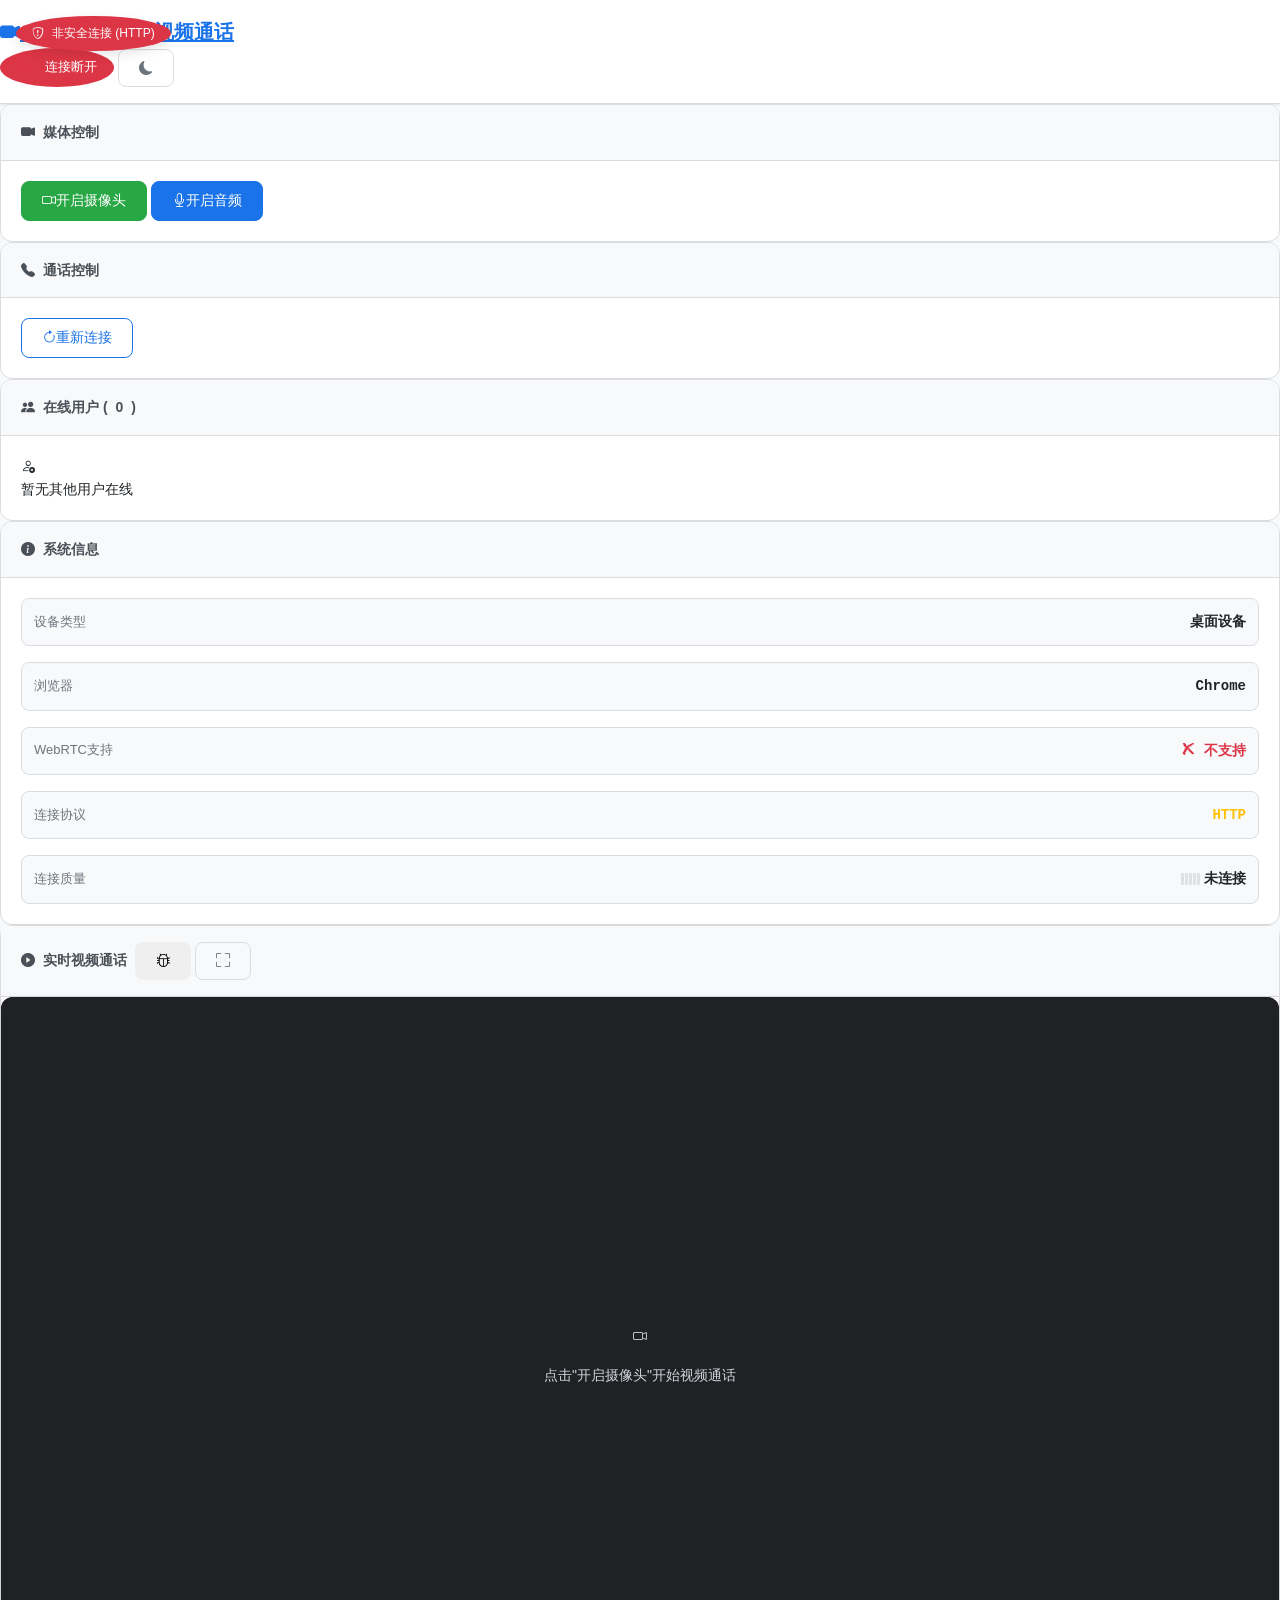
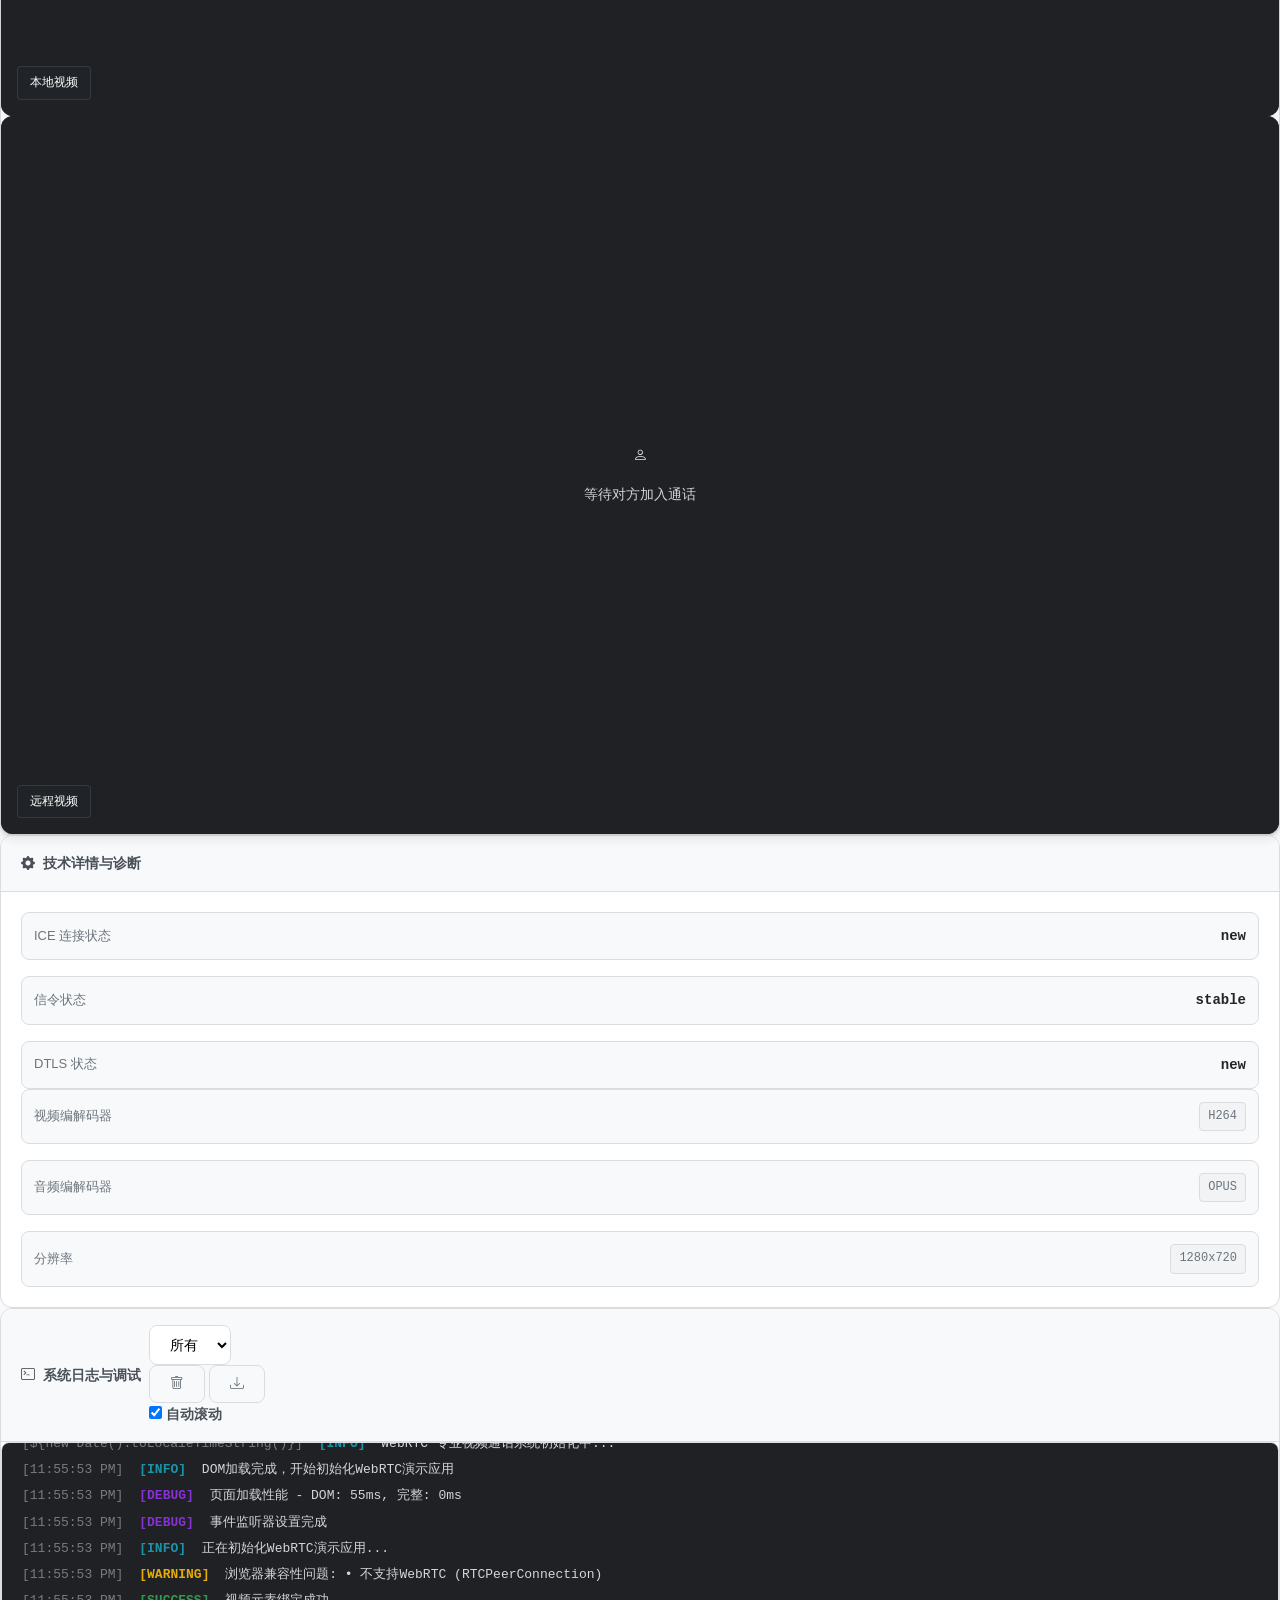
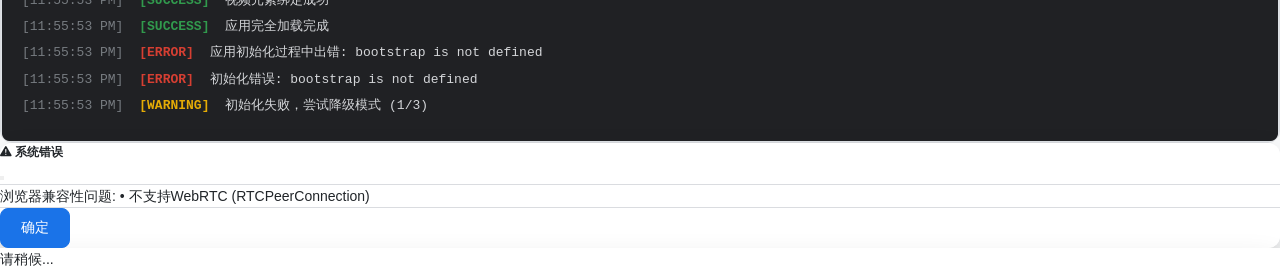
==== webrtc-signaling-server/static/index.html @ bb295ef7 "修改服务端代码，确保网页端和客户端兼容" ====
<!DOCTYPE html>
<html lang="zh-CN" data-bs-theme="light">
<head>
    <meta charset="UTF-8">
    <meta name="viewport" content="width=device-width, initial-scale=1.0, viewport-fit=cover">
    <title>WebRTC 专业视频通话平台</title>
    <meta name="description" content="现代化的WebRTC视频通话解决方案，支持PC端和移动端">
    <meta name="theme-color" content="#1a73e8">
    
    <!-- Bootstrap CSS -->
    <link href="bootstrap-5.3.8-dist/css/bootstrap.min.css" rel="stylesheet">
    <!-- Bootstrap Icons -->
    <link rel="stylesheet" href="https://cdn.jsdelivr.net/npm/bootstrap-icons@1.11.0/font/bootstrap-icons.css">
    <!-- Custom CSS -->
    <link rel="stylesheet" href="css/style.css">
    <link rel="preconnect" href="https://fonts.googleapis.com">
    <link rel="preconnect" href="https://fonts.gstatic.com" crossorigin>
    
    <!-- PWA支持 -->
    <link rel="manifest" href="manifest.json">
    <meta name="apple-mobile-web-app-capable" content="yes">
    <meta name="apple-mobile-web-app-status-bar-style" content="default">
    <meta name="apple-mobile-web-app-title" content="WebRTC Call">
    
    <!-- 安全策略 -->
    <meta http-equiv="Content-Security-Policy" content="
        default-src 'self' 'unsafe-inline' 'unsafe-eval' https: data: blob:;
        media-src 'self' blob:;
        connect-src 'self' ws: wss: https:;
        img-src 'self' data: blob:;
    ">
</head>
<body>
    <!-- 顶部导航栏 -->
    <nav class="navbar navbar-expand-lg sticky-top">
        <div class="container-fluid">
            <a class="navbar-brand fw-bold" href="#">
                <i class="bi bi-camera-video-fill me-2"></i>
                <span>WebRTC 专业视频通话</span>
            </a>
            
            <div class="d-flex align-items-center gap-3">
                <!-- 连接状态 -->
                <div id="connectionStatus" class="status-indicator disconnected">
                    <span class="connection-light disconnected"></span>
                    <span>连接断开</span>
                </div>
                
                <!-- 主题切换 -->
                <button id="themeToggle" class="btn btn-outline-secondary btn-sm">
                    <i class="bi bi-moon-fill"></i>
                </button>
            </div>
        </div>
    </nav>

    <!-- 主要内容区 -->
    <div class="container-fluid px-4 py-3">
        <div class="row g-4">
            <!-- 左侧控制面板 -->
            <div class="col-lg-4 col-xl-3">
                <!-- 媒体控制 -->
                <div class="info-panel mb-4">
                    <div class="info-panel-header">
                        <i class="bi bi-camera-video-fill text-primary"></i>
                        媒体控制
                    </div>
                    <div class="info-panel-body">
                        <div class="d-grid gap-2">
                            <button id="startCameraBtn" class="btn btn-success">
                                <i class="bi bi-camera-video me-2"></i>开启摄像头
                            </button>
                            <button id="stopCameraBtn" class="btn btn-danger" style="display:none;">
                                <i class="bi bi-camera-video-off me-2"></i>关闭摄像头
                            </button>
                            <button id="startAudioBtn" class="btn btn-primary">
                                <i class="bi bi-mic me-2"></i>开启音频
                            </button>
                            <button id="stopAudioBtn" class="btn btn-danger" style="display:none;">
                                <i class="bi bi-mic-mute me-2"></i>关闭音频
                            </button>
                        </div>
                    </div>
                </div>

                <!-- 通话控制 -->
                <div class="info-panel mb-4">
                    <div class="info-panel-header">
                        <i class="bi bi-telephone-fill text-primary"></i>
                        通话控制
                    </div>
                    <div class="info-panel-body">
                        <div class="d-grid gap-2">
                            <button id="endCallBtn" class="btn btn-danger" style="display:none;">
                                <i class="bi bi-telephone-x me-2"></i>结束通话
                            </button>
                            <button id="cancelCallBtn" class="btn btn-warning" style="display:none;">
                                <i class="bi bi-x-circle me-2"></i>取消呼叫
                            </button>
                            <button id="reconnectBtn" class="btn btn-outline-primary">
                                <i class="bi bi-arrow-clockwise me-2"></i>重新连接
                            </button>
                        </div>
                    </div>
                </div>

                <!-- 在线用户 -->
                <div class="info-panel mb-4">
                    <div class="info-panel-header">
                        <i class="bi bi-people-fill text-primary"></i>
                        在线用户 (<span id="userCount" class="text-primary fw-bold">0</span>)
                    </div>
                    <div class="info-panel-body">
                        <div style="max-height: 200px; overflow-y: auto;">
                            <div id="clientsList">
                                <div class="text-center text-muted p-3">
                                    <i class="bi bi-person-x fs-1 opacity-25"></i>
                                    <p class="small mb-0 mt-2">暂无其他用户在线</p>
                                </div>
                            </div>
                        </div>
                    </div>
                </div>

                <!-- 系统信息 -->
                <div class="info-panel">
                    <div class="info-panel-header">
                        <i class="bi bi-info-circle-fill text-primary"></i>
                        系统信息
                    </div>
                    <div class="info-panel-body">
                        <div class="info-grid">
                            <div class="info-item">
                                <span class="info-label">设备类型</span>
                                <span id="deviceType" class="info-value">检测中...</span>
                            </div>
                            <div class="info-item">
                                <span class="info-label">浏览器</span>
                                <span id="browserInfo" class="info-value">检测中...</span>
                            </div>
                            <div class="info-item">
                                <span class="info-label">WebRTC支持</span>
                                <span id="webrtcSupport" class="info-value success">✓ 支持</span>
                            </div>
                            <div class="info-item">
                                <span class="info-label">连接协议</span>
                                <span id="connectionProtocol" class="info-value">HTTPS</span>
                            </div>
                            <div class="info-item">
                                <span class="info-label">连接质量</span>
                                <div class="quality-indicator">
                                    <div class="quality-bars" id="qualityBars">
                                        <div class="quality-bar"></div>
                                        <div class="quality-bar"></div>
                                        <div class="quality-bar"></div>
                                        <div class="quality-bar"></div>
                                        <div class="quality-bar"></div>
                                    </div>
                                    <span id="connectionQuality" class="info-value small">未连接</span>
                                </div>
                            </div>
                        </div>
                    </div>
                </div>
            </div>

            <!-- 右侧视频和统计区域 -->
            <div class="col-lg-8 col-xl-9">
                <div class="row g-4">
                    <!-- 视频区域 -->
                    <div class="col-12">
                        <div class="modern-card">
                            <div class="info-panel-header">
                                <i class="bi bi-play-circle-fill text-primary"></i>
                                实时视频通话
                                
                                <!-- 视频控制按钮 -->
                                <div class="ms-auto">
                                    <div class="btn-group" role="group" aria-label="视频控制">
                                        <button id="toggleVideoBtn" class="btn btn-outline-primary btn-sm" style="display:none;" title="切换视频">
                                            <i class="bi bi-camera-video"></i>
                                        </button>
                                        <button id="toggleAudioBtn" class="btn btn-outline-primary btn-sm" style="display:none;" title="静音/取消静音">
                                            <i class="bi bi-mic"></i>
                                        </button>
                                        <button id="screenShareBtn" class="btn btn-outline-secondary btn-sm" style="display:none;" title="屏幕共享">
                                            <i class="bi bi-display"></i>
                                        </button>
                                        <button id="debugVideoBtn" class="btn btn-outline-warning btn-sm" title="调试信息">
                                            <i class="bi bi-bug"></i>
                                        </button>
                                        <button id="fullscreenBtn" class="btn btn-outline-secondary btn-sm" title="全屏">
                                            <i class="bi bi-fullscreen"></i>
                                        </button>
                                    </div>
                                </div>
                            </div>
                            
                            <div class="p-4">
                                <!-- 视频网格 -->
                                <div class="row g-3">
                                    <div class="col-md-6">
                                        <div class="video-container">
                                            <video id="localVideo" autoplay muted playsinline webkit-playsinline style="width: 100%; height: 100%; object-fit: cover;"></video>
                                            <div class="video-overlay">本地视频</div>
                                            <div id="localVideoPlaceholder" class="video-placeholder">
                                                <i class="bi bi-camera-video display-1"></i>
                                                <p class="mb-0 small">点击"开启摄像头"开始视频通话</p>
                                            </div>
                                        </div>
                                    </div>
                                    <div class="col-md-6">
                                        <div class="video-container">
                                            <video id="remoteVideo" autoplay playsinline style="width: 100%; height: 100%; object-fit: cover;"></video>
                                            <div class="video-overlay">远程视频</div>
                                            <div id="remoteVideoPlaceholder" class="video-placeholder">
                                                <i class="bi bi-person display-1"></i>
                                                <p class="mb-0 small">等待对方加入通话</p>
                                            </div>
                                        </div>
                                    </div>
                                </div>
                            </div>
                        </div>
                    </div>

                    <!-- 实时统计 -->
                    <div class="col-12">
                        <div id="callStats" style="display:none;">
                            <div class="row g-3">
                                <div class="col-md-3 col-6">
                                    <div class="stat-card">
                                        <div id="videoBitrate" class="stat-value">0</div>
                                        <div class="stat-label">视频码率 (kbps)</div>
                                    </div>
                                </div>
                                <div class="col-md-3 col-6">
                                    <div class="stat-card">
                                        <div id="audioBitrate" class="stat-value">0</div>
                                        <div class="stat-label">音频码率 (kbps)</div>
                                    </div>
                                </div>
                                <div class="col-md-3 col-6">
                                    <div class="stat-card">
                                        <div id="packetLoss" class="stat-value">0%</div>
                                        <div class="stat-label">丢包率</div>
                                    </div>
                                </div>
                                <div class="col-md-3 col-6">
                                    <div class="stat-card">
                                        <div id="latency" class="stat-value">0ms</div>
                                        <div class="stat-label">网络延迟</div>
                                    </div>
                                </div>
                            </div>
                        </div>
                    </div>

                    <!-- 技术详情 -->
                    <div class="col-12">
                        <div class="info-panel">
                            <div class="info-panel-header">
                                <i class="bi bi-gear-fill text-primary"></i>
                                技术详情与诊断
                            </div>
                            <div class="info-panel-body">
                                <div class="row g-3">
                                    <div class="col-md-6">
                                        <div class="info-grid">
                                            <div class="info-item">
                                                <span class="info-label">ICE 连接状态</span>
                                                <span id="iceConnectionState" class="info-value">new</span>
                                            </div>
                                            <div class="info-item">
                                                <span class="info-label">信令状态</span>
                                                <span id="signalingState" class="info-value">stable</span>
                                            </div>
                                            <div class="info-item">
                                                <span class="info-label">DTLS 状态</span>
                                                <span id="dtlsState" class="info-value">new</span>
                                            </div>
                                        </div>
                                    </div>
                                    <div class="col-md-6">
                                        <div class="info-grid">
                                            <div class="info-item">
                                                <span class="info-label">视频编解码器</span>
                                                <span id="videoCodec" class="tech-spec">H264</span>
                                            </div>
                                            <div class="info-item">
                                                <span class="info-label">音频编解码器</span>
                                                <span id="audioCodec" class="tech-spec">OPUS</span>
                                            </div>
                                            <div class="info-item">
                                                <span class="info-label">分辨率</span>
                                                <span id="videoResolution" class="tech-spec">1280x720</span>
                                            </div>
                                        </div>
                                    </div>
                                </div>
                            </div>
                        </div>
                    </div>

                    <!-- 日志面板 -->
                    <div class="col-12">
                        <div class="info-panel">
                            <div class="info-panel-header">
                                <i class="bi bi-terminal text-primary"></i>
                                系统日志与调试
                                
                                <div class="ms-auto d-flex align-items-center gap-2">
                                    <select id="logFilter" class="form-select form-select-sm" style="width: auto;">
                                        <option value="all">所有</option>
                                        <option value="info">信息</option>
                                        <option value="success">成功</option>
                                        <option value="warning">警告</option>
                                        <option value="error">错误</option>
                                        <option value="debug">调试</option>
                                    </select>
                                    
                                    <div class="btn-group" role="group">
                                        <button id="clearLogBtn" class="btn btn-outline-secondary btn-sm" title="清空日志">
                                            <i class="bi bi-trash"></i>
                                        </button>
                                        <button id="exportLogBtn" class="btn btn-outline-secondary btn-sm" title="导出日志">
                                            <i class="bi bi-download"></i>
                                        </button>
                                    </div>
                                    
                                    <div class="form-check form-switch">
                                        <input type="checkbox" id="autoScrollToggle" class="form-check-input" checked>
                                        <label for="autoScrollToggle" class="form-check-label small">自动滚动</label>
                                    </div>
                                </div>
                            </div>
                            
                            <div class="p-0">
                                <div id="logOutput" class="log-terminal">
                                    <div class="log-entry log-info">
                                        <span class="log-time">[${new Date().toLocaleTimeString()}]</span>
                                        <span class="log-level">[INFO]</span>
                                        <span class="log-message">WebRTC 专业视频通话系统初始化中...</span>
                                    </div>
                                </div>
                            </div>
                        </div>
                    </div>
                </div>
            </div>
        </div>
    </div>

    <!-- 来电通知 -->
    <div id="incomingCallNotification" class="incoming-call-notification" style="display:none;">
        <div class="card border-0 shadow-lg">
            <div class="card-header bg-primary text-white border-0">
                <h6 class="mb-0 fw-bold">
                    <i class="bi bi-telephone-fill me-2"></i>
                    来电通知
                </h6>
            </div>
            <div class="card-body">
                <div class="d-flex align-items-center mb-3">
                    <div id="callerAvatar" class="client-avatar me-3"></div>
                    <div>
                        <h6 id="callerName" class="mb-1 fw-bold">未知用户</h6>
                        <small class="text-muted">正在呼叫您...</small>
                    </div>
                </div>
                
                <div class="d-flex gap-2">
                    <button id="acceptCallBtn" class="btn btn-success flex-fill">
                        <i class="bi bi-telephone-fill me-1"></i>接听
                    </button>
                    <button id="declineCallBtn" class="btn btn-danger flex-fill">
                        <i class="bi bi-telephone-x-fill me-1"></i>拒绝
                    </button>
                </div>
            </div>
        </div>
    </div>

    <!-- 错误提示模态框 -->
    <div id="errorModal" class="modal fade" tabindex="-1">
        <div class="modal-dialog modal-dialog-centered">
            <div class="modal-content">
                <div class="modal-header border-0">
                    <h5 class="modal-title text-danger">
                        <i class="bi bi-exclamation-triangle-fill me-2"></i>
                        系统错误
                    </h5>
                    <button type="button" class="btn-close" data-bs-dismiss="modal"></button>
                </div>
                <div class="modal-body">
                    <p id="errorMessage" class="mb-0"></p>
                </div>
                <div class="modal-footer border-0">
                    <button type="button" class="btn btn-primary" data-bs-dismiss="modal">确定</button>
                </div>
            </div>
        </div>
    </div>

    <!-- 加载中提示 -->
    <div id="loadingModal" class="modal fade" tabindex="-1" data-bs-backdrop="static">
        <div class="modal-dialog modal-dialog-centered modal-sm">
            <div class="modal-content">
                <div class="modal-body text-center py-4">
                    <div class="spinner-border text-primary mb-3" role="status">
                        <span class="visually-hidden">加载中...</span>
                    </div>
                    <p id="loadingMessage" class="mb-0">请稍候...</p>
                </div>
            </div>
        </div>
    </div>

    <!-- Bootstrap JS Bundle -->
    <script src="bootstrap-5.3.8-dist/js/bootstrap.bundle.min.js"></script>
    
    <!-- JavaScript模块 -->
    <script src="js/signaling-manager.js"></script>
    <script src="js/media-manager.js"></script>
    <script src="js/call-manager.js"></script>
    <script src="js/webrtc-manager.js"></script>
    <script src="js/ui-manager.js"></script>
    <script src="js/app.js"></script>
    
    <script>
        // 协议检测和安全提示
        document.addEventListener('DOMContentLoaded', function() {
            const isHTTPS = location.protocol === 'https:';
            const isLocalhost = ['localhost', '127.0.0.1'].includes(location.hostname);
            const protocolIndicator = document.createElement('div');
            protocolIndicator.className = 'protocol-indicator';
            
            // 更新协议状态
            const protocolSpan = document.getElementById('connectionProtocol');
            if (protocolSpan) {
                protocolSpan.textContent = isHTTPS ? 'HTTPS' : 'HTTP';
                protocolSpan.className = `info-value ${isHTTPS ? 'success' : 'warning'}`;
            }
            
            if (isHTTPS || isLocalhost) {
                protocolIndicator.className += ' secure';
                protocolIndicator.innerHTML = `<i class="bi bi-shield-check me-1"></i>安全连接 (${isHTTPS ? 'HTTPS' : 'HTTP-localhost'})`;
            } else {
                protocolIndicator.className += ' insecure';
                protocolIndicator.innerHTML = `<i class="bi bi-shield-exclamation me-1"></i>非安全连接 (HTTP)`;
                
                // 显示HTTPS切换提示
                setTimeout(() => {
                    showHTTPSWarning();
                }, 2000);
            }
            
            document.body.appendChild(protocolIndicator);

            // 设备信息检测
            const isMobile = /Android|webOS|iPhone|iPad|iPod|BlackBerry|IEMobile|Opera Mini/i.test(navigator.userAgent);
            document.getElementById('deviceType').textContent = isMobile ? '移动设备' : '桌面设备';
            
            const browser = getBrowserInfo();
            document.getElementById('browserInfo').textContent = browser;
            
            // WebRTC支持检测
            const webrtcSupport = document.getElementById('webrtcSupport');
            if (window.RTCPeerConnection && navigator.mediaDevices) {
                webrtcSupport.textContent = '✓ 完全支持';
                webrtcSupport.className = 'info-value success';
            } else {
                webrtcSupport.textContent = '✗ 不支持';
                webrtcSupport.className = 'info-value danger';
            }
            
            // 全屏功能
            document.getElementById('fullscreenBtn').addEventListener('click', function() {
                if (document.fullscreenElement) {
                    document.exitFullscreen();
                } else {
                    document.documentElement.requestFullscreen().catch(err => {
                        console.log('全屏失败:', err);
                    });
                }
            });
            
            // 调试功能
            document.getElementById('debugVideoBtn').addEventListener('click', function() {
                const localVideo = document.getElementById('localVideo');
                const placeholder = document.getElementById('localVideoPlaceholder');
                
                let debugInfo = `=== WebRTC 诊断信息 ===\n`;
                debugInfo += `本地视频元素: ${localVideo ? '✓' : '✗'}\n`;
                debugInfo += `占位符元素: ${placeholder ? '✓' : '✗'}\n`;
                
                if (localVideo) {
                    debugInfo += `视频流状态: ${localVideo.srcObject ? '已连接' : '未连接'}\n`;
                    debugInfo += `视频分辨率: ${localVideo.videoWidth} × ${localVideo.videoHeight}\n`;
                    debugInfo += `就绪状态: ${['HAVE_NOTHING', 'HAVE_METADATA', 'HAVE_CURRENT_DATA', 'HAVE_FUTURE_DATA', 'HAVE_ENOUGH_DATA'][localVideo.readyState]}\n`;
                    debugInfo += `播放状态: ${localVideo.paused ? '暂停' : '播放中'}\n`;
                    debugInfo += `静音状态: ${localVideo.muted ? '已静音' : '未静音'}\n`;
                    debugInfo += `自动播放: ${localVideo.autoplay ? '启用' : '禁用'}\n`;
                    
                    if (localVideo.srcObject) {
                        const tracks = localVideo.srcObject.getVideoTracks();
                        debugInfo += `视频轨道数: ${tracks.length}\n`;
                        tracks.forEach((track, index) => {
                            debugInfo += `轨道${index + 1}: ${track.enabled ? '启用' : '禁用'} | ${track.readyState} | ${track.kind}\n`;
                            debugInfo += `  设置: ${track.getSettings ? JSON.stringify(track.getSettings()) : '不可用'}\n`;
                        });
                    }
                }
                
                if (placeholder) {
                    debugInfo += `占位符显示: ${getComputedStyle(placeholder).display}\n`;
                }
                
                // 媒体管理器状态
                if (window.webrtcDemo && window.webrtcDemo.mediaManager) {
                    const mediaState = window.webrtcDemo.mediaManager.getMediaState();
                    debugInfo += `\n=== 媒体管理器状态 ===\n`;
                    debugInfo += JSON.stringify(mediaState, null, 2);
                }
                
                console.log(debugInfo);
                alert(debugInfo);
            });
            
            // 主题切换
            const themeToggle = document.getElementById('themeToggle');
            if (themeToggle) {
                themeToggle.addEventListener('click', function() {
                    const currentTheme = document.documentElement.getAttribute('data-bs-theme');
                    const newTheme = currentTheme === 'dark' ? 'light' : 'dark';
                    document.documentElement.setAttribute('data-bs-theme', newTheme);
                    
                    const icon = this.querySelector('i');
                    icon.className = newTheme === 'dark' ? 'bi bi-sun-fill' : 'bi bi-moon-fill';
                });
            }
        });
        
        function showHTTPSWarning() {
            const modal = new bootstrap.Modal(document.createElement('div'));
            const modalHtml = `
                <div class="modal fade" tabindex="-1">
                    <div class="modal-dialog modal-dialog-centered">
                        <div class="modal-content">
                            <div class="modal-header border-0 bg-danger text-white">
                                <h5 class="modal-title">
                                    <i class="bi bi-shield-lock me-2"></i>
                                    需要安全连接
                                </h5>
                            </div>
                            <div class="modal-body">
                                <p class="mb-3">WebRTC视频通话功能需要HTTPS安全连接才能正常工作。</p>
                                <div class="alert alert-info">
                                    <i class="bi bi-info-circle me-2"></i>
                                    <strong>建议：</strong>切换到HTTPS版本以获得完整功能体验
                                </div>
                            </div>
                            <div class="modal-footer border-0">
                                <a href="https://${location.hostname}:8443${location.pathname}" 
                                   class="btn btn-primary">
                                    <i class="bi bi-shield-check me-1"></i>
                                    切换到HTTPS
                                </a>
                                <button type="button" class="btn btn-secondary" data-bs-dismiss="modal">
                                    继续使用HTTP
                                </button>
                            </div>
                        </div>
                    </div>
                </div>
            `;
            document.body.insertAdjacentHTML('beforeend', modalHtml);
            const modalElement = document.body.lastElementChild;
            const bootstrapModal = new bootstrap.Modal(modalElement);
            bootstrapModal.show();
        }
        
        function getBrowserInfo() {
            const ua = navigator.userAgent;
            if (ua.indexOf('Chrome') > -1) return 'Chrome';
            if (ua.indexOf('Firefox') > -1) return 'Firefox';
            if (ua.indexOf('Safari') > -1) return 'Safari';
            if (ua.indexOf('Edge') > -1) return 'Edge';
            return '未知浏览器';
        }
        
        // Service Worker注册（PWA支持）
        if ('serviceWorker' in navigator) {
            navigator.serviceWorker.register('sw.js').catch(console.log);
        }

        // 全局错误处理
        window.addEventListener('error', function(e) {
            console.error('全局错误:', e.error);
        });
        
        window.addEventListener('unhandledrejection', function(e) {
            console.error('未处理的Promise拒绝:', e.reason);
        });
    </script>
</body>
</html>
---- webrtc-signaling-server/static/css/style.css ----
/* 现代化扁平化WebRTC专业界面 */
:root {
    /* 现代化配色方案 - 去除渐变 */
    --primary: #0066ff;
    --primary-hover: #0052cc;
    --primary-light: #e6f3ff;
    --secondary: #6c757d;
    --secondary-hover: #5a6268;
    --success: #28a745;
    --success-hover: #218838;
    --warning: #ffc107;
    --warning-hover: #e0a800;
    --danger: #dc3545;
    --danger-hover: #c82333;
    --info: #17a2b8;
    --info-hover: #138496;
    
    /* 中性色系 */
    --white: #ffffff;
    --gray-50: #f8f9fa;
    --gray-100: #f1f3f5;
    --gray-200: #e9ecef;
    --gray-300: #dee2e6;
    --gray-400: #ced4da;
    --gray-500: #adb5bd;
    --gray-600: #6c757d;
    --gray-700: #495057;
    --gray-800: #343a40;
    --gray-900: #212529;
    
    /* 专业蓝色系 */
    --tech-blue: #1a73e8;
    --tech-blue-hover: #1557b0;
    --tech-blue-light: #e8f0fe;
    --tech-dark: #202124;
    --tech-surface: #ffffff;
    --tech-border: #dadce0;
    
    /* 阴影系统 */
    --shadow-sm: 0 1px 3px rgba(0, 0, 0, 0.1);
    --shadow-md: 0 4px 12px rgba(0, 0, 0, 0.1);
    --shadow-lg: 0 8px 24px rgba(0, 0, 0, 0.12);
    --shadow-xl: 0 16px 32px rgba(0, 0, 0, 0.16);
    
    /* 边框半径 */
    --radius-sm: 4px;
    --radius-md: 8px;
    --radius-lg: 12px;
    --radius-xl: 16px;
    --radius-full: 50%;
    
    /* 过渡动画 */
    --transition: all 0.2s cubic-bezier(0.4, 0, 0.2, 1);
    --transition-slow: all 0.3s cubic-bezier(0.4, 0, 0.2, 1);
}

/* 重置和基础样式 */
* {
    box-sizing: border-box;
    margin: 0;
    padding: 0;
}

html {
    scroll-behavior: smooth;
}

body {
    font-family: -apple-system, BlinkMacSystemFont, 'Segoe UI', 'Google Sans', Roboto, sans-serif;
    background: var(--gray-50);
    color: var(--gray-900);
    line-height: 1.6;
    font-size: 14px;
    overflow-x: hidden;
    padding: env(safe-area-inset-top) env(safe-area-inset-right) env(safe-area-inset-bottom) env(safe-area-inset-left);
}

/* 现代卡片样式 */
.modern-card {
    background: var(--white);
    border: 1px solid var(--tech-border);
    border-radius: var(--radius-lg);
    box-shadow: var(--shadow-sm);
    transition: var(--transition);
}

.modern-card:hover {
    box-shadow: var(--shadow-md);
}

/* 顶部导航栏 */
.navbar {
    background: var(--white) !important;
    border-bottom: 1px solid var(--tech-border);
    box-shadow: var(--shadow-sm);
    padding: 1rem 0;
}

.navbar-brand {
    font-weight: 600;
    color: var(--tech-blue) !important;
    font-size: 1.25rem;
}

.navbar-brand i {
    color: var(--tech-blue);
}

/* 状态指示器 */
.status-indicator {
    display: inline-flex;
    align-items: center;
    gap: 0.5rem;
    padding: 0.5rem 1rem;
    border-radius: var(--radius-full);
    font-weight: 500;
    font-size: 0.8125rem;
    transition: var(--transition);
    border: 1px solid transparent;
}

.status-indicator.connected {
    background: var(--success);
    color: white;
}

.status-indicator.disconnected {
    background: var(--danger);
    color: white;
}

.status-indicator.connecting {
    background: var(--warning);
    color: var(--gray-800);
}

.status-dot {
    width: 8px;
    height: 8px;
    border-radius: var(--radius-full);
    background: currentColor;
    animation: pulse 2s infinite;
}

@keyframes pulse {
    0%, 100% { opacity: 1; }
    50% { opacity: 0.6; }
}

/* 按钮系统 */
.btn {
    font-weight: 500;
    border-radius: var(--radius-md);
    padding: 0.625rem 1.25rem;
    font-size: 0.875rem;
    transition: var(--transition);
    border: 1px solid transparent;
    position: relative;
    overflow: hidden;
}

.btn:focus {
    box-shadow: 0 0 0 3px rgba(26, 115, 232, 0.12);
    outline: none;
}

.btn-primary {
    background: var(--tech-blue) !important;
    border-color: var(--tech-blue) !important;
    color: white !important;
}

.btn-primary:hover {
    background: var(--tech-blue-hover) !important;
    border-color: var(--tech-blue-hover) !important;
    transform: translateY(-1px);
}

.btn-success {
    background: var(--success) !important;
    border-color: var(--success) !important;
    color: white !important;
}

.btn-success:hover {
    background: var(--success-hover) !important;
    border-color: var(--success-hover) !important;
    transform: translateY(-1px);
}

.btn-danger {
    background: var(--danger) !important;
    border-color: var(--danger) !important;
    color: white !important;
}

.btn-danger:hover {
    background: var(--danger-hover) !important;
    border-color: var(--danger-hover) !important;
    transform: translateY(-1px);
}

.btn-warning {
    background: var(--warning) !important;
    border-color: var(--warning) !important;
    color: var(--gray-800) !important;
}

.btn-warning:hover {
    background: var(--warning-hover) !important;
    border-color: var(--warning-hover) !important;
    transform: translateY(-1px);
}

.btn-outline-primary {
    border-color: var(--tech-blue) !important;
    color: var(--tech-blue) !important;
    background: transparent !important;
}

.btn-outline-primary:hover {
    background: var(--tech-blue) !important;
    color: white !important;
}

.btn-outline-secondary {
    border-color: var(--tech-border) !important;
    color: var(--gray-600) !important;
    background: transparent !important;
}

.btn-outline-secondary:hover {
    background: var(--gray-100) !important;
    border-color: var(--gray-300) !important;
}

/* 视频容器 */
.video-container {
    position: relative;
    background: var(--tech-dark);
    border-radius: var(--radius-lg);
    overflow: hidden;
    aspect-ratio: 16/9;
    box-shadow: var(--shadow-md);
    transition: var(--transition);
}

.video-container:hover {
    box-shadow: var(--shadow-lg);
}

.video-container video {
    width: 100%;
    height: 100%;
    object-fit: cover;
    border-radius: var(--radius-lg);
    position: relative;
    z-index: 2;
}

.video-overlay {
    position: absolute;
    bottom: 1rem;
    left: 1rem;
    background: rgba(33, 37, 41, 0.8);
    color: white;
    padding: 0.375rem 0.75rem;
    border-radius: var(--radius-sm);
    font-weight: 500;
    font-size: 0.75rem;
    backdrop-filter: blur(10px);
    border: 1px solid rgba(255, 255, 255, 0.1);
    z-index: 3;
}

.video-placeholder {
    position: absolute;
    top: 0;
    left: 0;
    right: 0;
    bottom: 0;
    display: flex;
    flex-direction: column;
    align-items: center;
    justify-content: center;
    color: var(--gray-400);
    text-align: center;
    gap: 1rem;
    background: var(--tech-dark);
    z-index: 1;
    transition: opacity 0.3s ease;
}

.video-placeholder.hidden {
    display: none !important;
}

/* 专业信息面板 */
.info-panel {
    background: var(--white);
    border: 1px solid var(--tech-border);
    border-radius: var(--radius-lg);
    overflow: hidden;
}

.info-panel-header {
    background: var(--gray-50);
    padding: 1rem 1.25rem;
    border-bottom: 1px solid var(--tech-border);
    font-weight: 600;
    font-size: 0.875rem;
    color: var(--gray-700);
    display: flex;
    align-items: center;
    gap: 0.5rem;
}

.info-panel-body {
    padding: 1.25rem;
}

.info-grid {
    display: grid;
    gap: 1rem;
}

.info-item {
    display: flex;
    justify-content: space-between;
    align-items: center;
    padding: 0.75rem;
    background: var(--gray-50);
    border-radius: var(--radius-md);
    border: 1px solid var(--tech-border);
}

.info-label {
    font-size: 0.8125rem;
    color: var(--gray-600);
    font-weight: 500;
}

.info-value {
    font-size: 0.875rem;
    color: var(--gray-900);
    font-weight: 600;
    font-family: 'SF Mono', 'Monaco', 'Inconsolata', monospace;
}

.info-value.success { color: var(--success); }
.info-value.warning { color: var(--warning); }
.info-value.danger { color: var(--danger); }
.info-value.info { color: var(--info); }

/* 统计卡片 */
.stat-card {
    background: var(--white);
    border: 1px solid var(--tech-border);
    border-radius: var(--radius-lg);
    padding: 1.5rem;
    text-align: center;
    transition: var(--transition);
}

.stat-card:hover {
    box-shadow: var(--shadow-md);
    transform: translateY(-2px);
}

.stat-value {
    font-size: 2rem;
    font-weight: 700;
    color: var(--tech-blue);
    margin-bottom: 0.5rem;
    font-family: 'SF Mono', 'Monaco', 'Inconsolata', monospace;
}

.stat-label {
    font-size: 0.8125rem;
    color: var(--gray-600);
    font-weight: 500;
    text-transform: uppercase;
    letter-spacing: 0.05em;
}

/* 客户端列表 */
.client-item {
    display: flex;
    align-items: center;
    justify-content: space-between;
    padding: 1rem;
    background: var(--white);
    border: 1px solid var(--tech-border);
    border-radius: var(--radius-md);
    transition: var(--transition);
    margin-bottom: 0.5rem;
}

.client-item:hover {
    background: var(--tech-blue-light);
    border-color: var(--tech-blue);
    transform: translateY(-1px);
    box-shadow: var(--shadow-sm);
}

.client-avatar {
    width: 2.5rem;
    height: 2.5rem;
    background: var(--tech-blue);
    border-radius: var(--radius-full);
    display: flex;
    align-items: center;
    justify-content: center;
    color: white;
    font-weight: 600;
    font-size: 1rem;
}

.client-info {
    display: flex;
    align-items: center;
    gap: 1rem;
    flex: 1;
}

.client-name {
    font-weight: 600;
    color: var(--gray-900);
    font-size: 0.875rem;
}

.client-status {
    font-size: 0.75rem;
    color: var(--gray-500);
}

/* 日志终端 */
.log-terminal {
    background: var(--tech-dark);
    color: #e8eaed;
    font-family: 'SF Mono', 'Monaco', 'Inconsolata', 'Roboto Mono', monospace;
    font-size: 0.8125rem;
    line-height: 1.4;
    max-height: 300px;
    overflow-y: auto;
    padding: 1.25rem;
    border-radius: var(--radius-md);
    border: 1px solid var(--gray-300);
}

.log-entry {
    margin-bottom: 0.25rem;
    padding: 0.125rem 0;
    opacity: 0.9;
    transition: opacity 0.2s;
}

.log-entry:hover {
    opacity: 1;
}

.log-time { 
    color: #9aa0a6; 
    opacity: 0.8; 
}

.log-level { 
    font-weight: 600; 
    margin: 0 0.5rem; 
}

.log-info .log-level { color: var(--info); }
.log-success .log-level { color: #34a853; }
.log-warning .log-level { color: #fbbc04; }
.log-error .log-level { color: #ea4335; }
.log-debug .log-level { color: #9333ea; }

/* 协议指示器 */
.protocol-indicator {
    position: fixed;
    top: 1rem;
    left: 1rem;
    background: var(--tech-dark);
    color: white;
    padding: 0.5rem 1rem;
    border-radius: var(--radius-full);
    font-size: 0.75rem;
    font-weight: 500;
    z-index: 1000;
    display: flex;
    align-items: center;
    gap: 0.5rem;
    box-shadow: var(--shadow-md);
}

.protocol-indicator.secure {
    background: var(--success);
}

.protocol-indicator.insecure {
    background: var(--danger);
}

/* 来电通知 */
.incoming-call-notification {
    position: fixed;
    top: 2rem;
    right: 2rem;
    z-index: 1050;
    min-width: 320px;
    animation: slideInRight 0.3s ease-out;
}

@keyframes slideInRight {
    from {
        opacity: 0;
        transform: translateX(100%);
    }
    to {
        opacity: 1;
        transform: translateX(0);
    }
}

.incoming-call-notification .card {
    background: var(--white);
    border: 1px solid var(--tech-border);
    box-shadow: var(--shadow-xl);
    border-radius: var(--radius-lg);
}

/* 表单控件 */
.form-control, .form-select {
    border-radius: var(--radius-md);
    border: 1px solid var(--tech-border);
    padding: 0.625rem 1rem;
    font-size: 0.875rem;
    transition: var(--transition);
    background: var(--white);
}

.form-control:focus, .form-select:focus {
    border-color: var(--tech-blue);
    box-shadow: 0 0 0 3px rgba(26, 115, 232, 0.12);
    outline: none;
}

/* 模态框 */
.modal-content {
    border-radius: var(--radius-lg);
    border: none;
    box-shadow: var(--shadow-xl);
}

.modal-header {
    background: var(--white);
    border-bottom: 1px solid var(--tech-border);
    border-radius: var(--radius-lg) var(--radius-lg) 0 0;
}

.modal-body {
    background: var(--white);
}

.modal-footer {
    background: var(--white);
    border-top: 1px solid var(--tech-border);
    border-radius: 0 0 var(--radius-lg) var(--radius-lg);
}

/* 进度指示器 */
.progress {
    height: 8px;
    background: var(--gray-200);
    border-radius: var(--radius-full);
    overflow: hidden;
}

.progress-bar {
    background: var(--tech-blue);
    transition: width 0.3s ease;
}

/* 徽章系统 */
.badge {
    font-weight: 500;
    border-radius: var(--radius-sm);
    padding: 0.25rem 0.5rem;
    font-size: 0.75rem;
}

.badge-primary { background: var(--tech-blue); }
.badge-success { background: var(--success); }
.badge-warning { background: var(--warning); color: var(--gray-800); }
.badge-danger { background: var(--danger); }
.badge-info { background: var(--info); }
.badge-secondary { background: var(--gray-500); }

/* 响应式设计 */
@media (max-width: 768px) {
    body {
        font-size: 13px;
    }
    
    .incoming-call-notification {
        top: 1rem;
        right: 1rem;
        left: 1rem;
        min-width: auto;
    }
    
    .protocol-indicator {
        top: 0.5rem;
        left: 0.5rem;
        font-size: 0.6875rem;
        padding: 0.375rem 0.75rem;
    }
    
    .stat-value {
        font-size: 1.5rem;
    }
    
    .video-container {
        border-radius: var(--radius-md);
    }
}

/* 滚动条美化 */
::-webkit-scrollbar {
    width: 8px;
    height: 8px;
}

::-webkit-scrollbar-track {
    background: var(--gray-100);
    border-radius: var(--radius-sm);
}

::-webkit-scrollbar-thumb {
    background: var(--gray-400);
    border-radius: var(--radius-sm);
    transition: var(--transition);
}

::-webkit-scrollbar-thumb:hover {
    background: var(--gray-500);
}

/* 焦点样式 */
:focus-visible {
    outline: 2px solid var(--tech-blue);
    outline-offset: 2px;
    border-radius: var(--radius-sm);
}

/* 加载动画 */
.spinner-border {
    animation: spinner-border 0.75s linear infinite;
}

@keyframes spinner-border {
    to { transform: rotate(360deg); }
}

/* 可访问性 */
@media (prefers-reduced-motion: reduce) {
    *,
    *::before,
    *::after {
        animation-duration: 0.01ms !important;
        animation-iteration-count: 1 !important;
        transition-duration: 0.01ms !important;
        scroll-behavior: auto !important;
    }
}

.visually-hidden {
    position: absolute !important;
    width: 1px !important;
    height: 1px !important;
    padding: 0 !important;
    margin: -1px !important;
    overflow: hidden !important;
    clip: rect(0, 0, 0, 0) !important;
    white-space: nowrap !important;
    border: 0 !important;
}

/* 深色模式 */
[data-bs-theme="dark"] {
    --white: #1f1f1f;
    --gray-50: #121212;
    --gray-100: #1e1e1e;
    --gray-900: #ffffff;
    --tech-surface: #1f1f1f;
    --tech-border: #3c4043;
    --tech-dark: #0d1117;
}

[data-bs-theme="dark"] body {
    background: var(--gray-100);
    color: var(--gray-900);
}

[data-bs-theme="dark"] .modern-card,
[data-bs-theme="dark"] .info-panel,
[data-bs-theme="dark"] .stat-card,
[data-bs-theme="dark"] .client-item {
    background: var(--tech-surface);
    border-color: var(--tech-border);
}

[data-bs-theme="dark"] .info-item {
    background: var(--gray-100);
    border-color: var(--tech-border);
}

[data-bs-theme="dark"] .info-panel-header {
    background: var(--gray-100);
}

/* 工具提示 */
.tooltip {
    font-size: 0.75rem;
}

.tooltip-inner {
    background: var(--tech-dark);
    border-radius: var(--radius-sm);
    padding: 0.5rem 0.75rem;
}

/* 专业级质量指示器 */
.quality-indicator {
    display: inline-flex;
    align-items: center;
    gap: 0.25rem;
}

.quality-bars {
    display: flex;
    gap: 1px;
}

.quality-bar {
    width: 3px;
    height: 12px;
    background: var(--gray-300);
    border-radius: 1px;
}

.quality-bar.active { background: var(--success); }
.quality-bar.active.warning { background: var(--warning); }
.quality-bar.active.danger { background: var(--danger); }

/* 技术规格显示 */
.tech-spec {
    font-family: 'SF Mono', 'Monaco', 'Inconsolata', monospace;
    font-size: 0.75rem;
    color: var(--gray-600);
    background: var(--gray-100);
    padding: 0.25rem 0.5rem;
    border-radius: var(--radius-sm);
    border: 1px solid var(--tech-border);
}

/* 连接状态灯 */
.connection-light {
    width: 12px;
    height: 12px;
    border-radius: var(--radius-full);
    display: inline-block;
    position: relative;
    margin-right: 0.5rem;
}

.connection-light.connected {
    background: var(--success);
    animation: connected-pulse 2s infinite;
}

.connection-light.disconnected {
    background: var(--danger);
}

.connection-light.connecting {
    background: var(--warning);
    animation: connecting-blink 1s infinite;
}

@keyframes connected-pulse {
    0%, 100% { opacity: 1; }
    50% { opacity: 0.6; }
}

@keyframes connecting-blink {
    0%, 50% { opacity: 1; }
    51%, 100% { opacity: 0.3; }
}
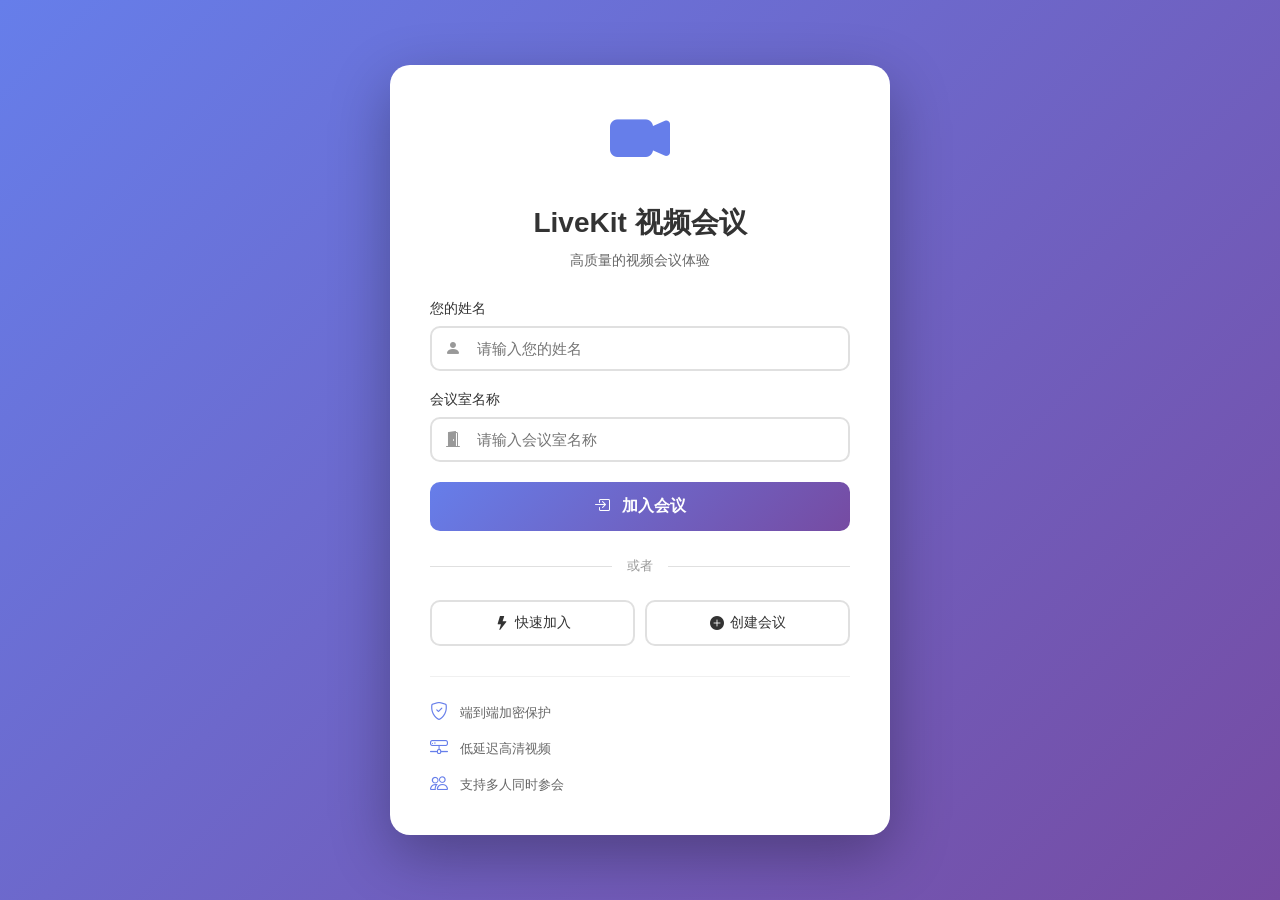
==== commit 1087f647: "初步完成web端的音视频会议功能" ====
--- a/webrtc-signaling-server/static/index.html
+++ b/webrtc-signaling-server/static/index.html
@@ -1,607 +1,86 @@
 <!DOCTYPE html>
-<html lang="zh-CN" data-bs-theme="light">
+<html lang="zh-CN">
 <head>
     <meta charset="UTF-8">
-    <meta name="viewport" content="width=device-width, initial-scale=1.0, viewport-fit=cover">
-    <title>WebRTC 专业视频通话平台</title>
-    <meta name="description" content="现代化的WebRTC视频通话解决方案，支持PC端和移动端">
-    <meta name="theme-color" content="#1a73e8">
-    
-    <!-- Bootstrap CSS -->
+    <meta name="viewport" content="width=device-width, initial-scale=1.0">
+    <title>LiveKit 视频会议</title>
     <link href="bootstrap-5.3.8-dist/css/bootstrap.min.css" rel="stylesheet">
-    <!-- Bootstrap Icons -->
     <link rel="stylesheet" href="https://cdn.jsdelivr.net/npm/bootstrap-icons@1.11.0/font/bootstrap-icons.css">
-    <!-- Custom CSS -->
-    <link rel="stylesheet" href="css/style.css">
-    <link rel="preconnect" href="https://fonts.googleapis.com">
-    <link rel="preconnect" href="https://fonts.gstatic.com" crossorigin>
-    
-    <!-- PWA支持 -->
-    <link rel="manifest" href="manifest.json">
-    <meta name="apple-mobile-web-app-capable" content="yes">
-    <meta name="apple-mobile-web-app-status-bar-style" content="default">
-    <meta name="apple-mobile-web-app-title" content="WebRTC Call">
-    
-    <!-- 安全策略 -->
-    <meta http-equiv="Content-Security-Policy" content="
-        default-src 'self' 'unsafe-inline' 'unsafe-eval' https: data: blob:;
-        media-src 'self' blob:;
-        connect-src 'self' ws: wss: https:;
-        img-src 'self' data: blob:;
-    ">
+    <link rel="stylesheet" href="css/home.css">
 </head>
 <body>
-    <!-- 顶部导航栏 -->
-    <nav class="navbar navbar-expand-lg sticky-top">
-        <div class="container-fluid">
-            <a class="navbar-brand fw-bold" href="#">
-                <i class="bi bi-camera-video-fill me-2"></i>
-                <span>WebRTC 专业视频通话</span>
-            </a>
+    <div class="container">
+        <div class="card">
+            <div class="logo">
+                <i class="bi bi-camera-video-fill"></i>
+            </div>
             
-            <div class="d-flex align-items-center gap-3">
-                <!-- 连接状态 -->
-                <div id="connectionStatus" class="status-indicator disconnected">
-                    <span class="connection-light disconnected"></span>
-                    <span>连接断开</span>
-                </div>
-                
-                <!-- 主题切换 -->
-                <button id="themeToggle" class="btn btn-outline-secondary btn-sm">
-                    <i class="bi bi-moon-fill"></i>
-                </button>
-            </div>
-        </div>
-    </nav>
+            <h1>LiveKit 视频会议</h1>
+            <p class="subtitle">高质量的视频会议体验</p>
 
-    <!-- 主要内容区 -->
-    <div class="container-fluid px-4 py-3">
-        <div class="row g-4">
-            <!-- 左侧控制面板 -->
-            <div class="col-lg-4 col-xl-3">
-                <!-- 媒体控制 -->
-                <div class="info-panel mb-4">
-                    <div class="info-panel-header">
-                        <i class="bi bi-camera-video-fill text-primary"></i>
-                        媒体控制
-                    </div>
-                    <div class="info-panel-body">
-                        <div class="d-grid gap-2">
-                            <button id="startCameraBtn" class="btn btn-success">
-                                <i class="bi bi-camera-video me-2"></i>开启摄像头
-                            </button>
-                            <button id="stopCameraBtn" class="btn btn-danger" style="display:none;">
-                                <i class="bi bi-camera-video-off me-2"></i>关闭摄像头
-                            </button>
-                            <button id="startAudioBtn" class="btn btn-primary">
-                                <i class="bi bi-mic me-2"></i>开启音频
-                            </button>
-                            <button id="stopAudioBtn" class="btn btn-danger" style="display:none;">
-                                <i class="bi bi-mic-mute me-2"></i>关闭音频
-                            </button>
-                        </div>
+            <div id="alert" class="alert"></div>
+
+            <form id="joinForm">
+                <div class="form-group">
+                    <label>您的姓名</label>
+                    <div class="input-group">
+                        <i class="bi bi-person-fill"></i>
+                        <input type="text" id="userName" placeholder="请输入您的姓名" required>
                     </div>
                 </div>
 
-                <!-- 通话控制 -->
-                <div class="info-panel mb-4">
-                    <div class="info-panel-header">
-                        <i class="bi bi-telephone-fill text-primary"></i>
-                        通话控制
-                    </div>
-                    <div class="info-panel-body">
-                        <div class="d-grid gap-2">
-                            <button id="endCallBtn" class="btn btn-danger" style="display:none;">
-                                <i class="bi bi-telephone-x me-2"></i>结束通话
-                            </button>
-                            <button id="cancelCallBtn" class="btn btn-warning" style="display:none;">
-                                <i class="bi bi-x-circle me-2"></i>取消呼叫
-                            </button>
-                            <button id="reconnectBtn" class="btn btn-outline-primary">
-                                <i class="bi bi-arrow-clockwise me-2"></i>重新连接
-                            </button>
-                        </div>
+                <div class="form-group">
+                    <label>会议室名称</label>
+                    <div class="input-group">
+                        <i class="bi bi-door-open-fill"></i>
+                        <input type="text" id="roomName" placeholder="请输入会议室名称" required>
                     </div>
                 </div>
 
-                <!-- 在线用户 -->
-                <div class="info-panel mb-4">
-                    <div class="info-panel-header">
-                        <i class="bi bi-people-fill text-primary"></i>
-                        在线用户 (<span id="userCount" class="text-primary fw-bold">0</span>)
-                    </div>
-                    <div class="info-panel-body">
-                        <div style="max-height: 200px; overflow-y: auto;">
-                            <div id="clientsList">
-                                <div class="text-center text-muted p-3">
-                                    <i class="bi bi-person-x fs-1 opacity-25"></i>
-                                    <p class="small mb-0 mt-2">暂无其他用户在线</p>
-                                </div>
-                            </div>
-                        </div>
-                    </div>
+                <button type="submit" class="btn-primary" id="joinBtn">
+                    <i class="bi bi-box-arrow-in-right"></i>
+                    加入会议
+                </button>
+            </form>
+
+            <div class="divider">
+                <span>或者</span>
+            </div>
+
+            <div class="quick-actions">
+                <button class="btn-secondary" id="quickJoinBtn">
+                    <i class="bi bi-lightning-fill"></i>
+                    快速加入
+                </button>
+                <button class="btn-secondary" id="createRoomBtn">
+                    <i class="bi bi-plus-circle-fill"></i>
+                    创建会议
+                </button>
+            </div>
+
+            <div class="features">
+                <div class="feature-item">
+                    <i class="bi bi-shield-check"></i>
+                    <span>端到端加密保护</span>
                 </div>
-
-                <!-- 系统信息 -->
-                <div class="info-panel">
-                    <div class="info-panel-header">
-                        <i class="bi bi-info-circle-fill text-primary"></i>
-                        系统信息
-                    </div>
-                    <div class="info-panel-body">
-                        <div class="info-grid">
-                            <div class="info-item">
-                                <span class="info-label">设备类型</span>
-                                <span id="deviceType" class="info-value">检测中...</span>
-                            </div>
-                            <div class="info-item">
-                                <span class="info-label">浏览器</span>
-                                <span id="browserInfo" class="info-value">检测中...</span>
-                            </div>
-                            <div class="info-item">
-                                <span class="info-label">WebRTC支持</span>
-                                <span id="webrtcSupport" class="info-value success">✓ 支持</span>
-                            </div>
-                            <div class="info-item">
-                                <span class="info-label">连接协议</span>
-                                <span id="connectionProtocol" class="info-value">HTTPS</span>
-                            </div>
-                            <div class="info-item">
-                                <span class="info-label">连接质量</span>
-                                <div class="quality-indicator">
-                                    <div class="quality-bars" id="qualityBars">
-                                        <div class="quality-bar"></div>
-                                        <div class="quality-bar"></div>
-                                        <div class="quality-bar"></div>
-                                        <div class="quality-bar"></div>
-                                        <div class="quality-bar"></div>
-                                    </div>
-                                    <span id="connectionQuality" class="info-value small">未连接</span>
-                                </div>
-                            </div>
-                        </div>
-                    </div>
+                <div class="feature-item">
+                    <i class="bi bi-hdd-network"></i>
+                    <span>低延迟高清视频</span>
+                </div>
+                <div class="feature-item">
+                    <i class="bi bi-people"></i>
+                    <span>支持多人同时参会</span>
                 </div>
             </div>
 
-            <!-- 右侧视频和统计区域 -->
-            <div class="col-lg-8 col-xl-9">
-                <div class="row g-4">
-                    <!-- 视频区域 -->
-                    <div class="col-12">
-                        <div class="modern-card">
-                            <div class="info-panel-header">
-                                <i class="bi bi-play-circle-fill text-primary"></i>
-                                实时视频通话
-                                
-                                <!-- 视频控制按钮 -->
-                                <div class="ms-auto">
-                                    <div class="btn-group" role="group" aria-label="视频控制">
-                                        <button id="toggleVideoBtn" class="btn btn-outline-primary btn-sm" style="display:none;" title="切换视频">
-                                            <i class="bi bi-camera-video"></i>
-                                        </button>
-                                        <button id="toggleAudioBtn" class="btn btn-outline-primary btn-sm" style="display:none;" title="静音/取消静音">
-                                            <i class="bi bi-mic"></i>
-                                        </button>
-                                        <button id="screenShareBtn" class="btn btn-outline-secondary btn-sm" style="display:none;" title="屏幕共享">
-                                            <i class="bi bi-display"></i>
-                                        </button>
-                                        <button id="debugVideoBtn" class="btn btn-outline-warning btn-sm" title="调试信息">
-                                            <i class="bi bi-bug"></i>
-                                        </button>
-                                        <button id="fullscreenBtn" class="btn btn-outline-secondary btn-sm" title="全屏">
-                                            <i class="bi bi-fullscreen"></i>
-                                        </button>
-                                    </div>
-                                </div>
-                            </div>
-                            
-                            <div class="p-4">
-                                <!-- 视频网格 -->
-                                <div class="row g-3">
-                                    <div class="col-md-6">
-                                        <div class="video-container">
-                                            <video id="localVideo" autoplay muted playsinline webkit-playsinline style="width: 100%; height: 100%; object-fit: cover;"></video>
-                                            <div class="video-overlay">本地视频</div>
-                                            <div id="localVideoPlaceholder" class="video-placeholder">
-                                                <i class="bi bi-camera-video display-1"></i>
-                                                <p class="mb-0 small">点击"开启摄像头"开始视频通话</p>
-                                            </div>
-                                        </div>
-                                    </div>
-                                    <div class="col-md-6">
-                                        <div class="video-container">
-                                            <video id="remoteVideo" autoplay playsinline style="width: 100%; height: 100%; object-fit: cover;"></video>
-                                            <div class="video-overlay">远程视频</div>
-                                            <div id="remoteVideoPlaceholder" class="video-placeholder">
-                                                <i class="bi bi-person display-1"></i>
-                                                <p class="mb-0 small">等待对方加入通话</p>
-                                            </div>
-                                        </div>
-                                    </div>
-                                </div>
-                            </div>
-                        </div>
-                    </div>
-
-                    <!-- 实时统计 -->
-                    <div class="col-12">
-                        <div id="callStats" style="display:none;">
-                            <div class="row g-3">
-                                <div class="col-md-3 col-6">
-                                    <div class="stat-card">
-                                        <div id="videoBitrate" class="stat-value">0</div>
-                                        <div class="stat-label">视频码率 (kbps)</div>
-                                    </div>
-                                </div>
-                                <div class="col-md-3 col-6">
-                                    <div class="stat-card">
-                                        <div id="audioBitrate" class="stat-value">0</div>
-                                        <div class="stat-label">音频码率 (kbps)</div>
-                                    </div>
-                                </div>
-                                <div class="col-md-3 col-6">
-                                    <div class="stat-card">
-                                        <div id="packetLoss" class="stat-value">0%</div>
-                                        <div class="stat-label">丢包率</div>
-                                    </div>
-                                </div>
-                                <div class="col-md-3 col-6">
-                                    <div class="stat-card">
-                                        <div id="latency" class="stat-value">0ms</div>
-                                        <div class="stat-label">网络延迟</div>
-                                    </div>
-                                </div>
-                            </div>
-                        </div>
-                    </div>
-
-                    <!-- 技术详情 -->
-                    <div class="col-12">
-                        <div class="info-panel">
-                            <div class="info-panel-header">
-                                <i class="bi bi-gear-fill text-primary"></i>
-                                技术详情与诊断
-                            </div>
-                            <div class="info-panel-body">
-                                <div class="row g-3">
-                                    <div class="col-md-6">
-                                        <div class="info-grid">
-                                            <div class="info-item">
-                                                <span class="info-label">ICE 连接状态</span>
-                                                <span id="iceConnectionState" class="info-value">new</span>
-                                            </div>
-                                            <div class="info-item">
-                                                <span class="info-label">信令状态</span>
-                                                <span id="signalingState" class="info-value">stable</span>
-                                            </div>
-                                            <div class="info-item">
-                                                <span class="info-label">DTLS 状态</span>
-                                                <span id="dtlsState" class="info-value">new</span>
-                                            </div>
-                                        </div>
-                                    </div>
-                                    <div class="col-md-6">
-                                        <div class="info-grid">
-                                            <div class="info-item">
-                                                <span class="info-label">视频编解码器</span>
-                                                <span id="videoCodec" class="tech-spec">H264</span>
-                                            </div>
-                                            <div class="info-item">
-                                                <span class="info-label">音频编解码器</span>
-                                                <span id="audioCodec" class="tech-spec">OPUS</span>
-                                            </div>
-                                            <div class="info-item">
-                                                <span class="info-label">分辨率</span>
-                                                <span id="videoResolution" class="tech-spec">1280x720</span>
-                                            </div>
-                                        </div>
-                                    </div>
-                                </div>
-                            </div>
-                        </div>
-                    </div>
-
-                    <!-- 日志面板 -->
-                    <div class="col-12">
-                        <div class="info-panel">
-                            <div class="info-panel-header">
-                                <i class="bi bi-terminal text-primary"></i>
-                                系统日志与调试
-                                
-                                <div class="ms-auto d-flex align-items-center gap-2">
-                                    <select id="logFilter" class="form-select form-select-sm" style="width: auto;">
-                                        <option value="all">所有</option>
-                                        <option value="info">信息</option>
-                                        <option value="success">成功</option>
-                                        <option value="warning">警告</option>
-                                        <option value="error">错误</option>
-                                        <option value="debug">调试</option>
-                                    </select>
-                                    
-                                    <div class="btn-group" role="group">
-                                        <button id="clearLogBtn" class="btn btn-outline-secondary btn-sm" title="清空日志">
-                                            <i class="bi bi-trash"></i>
-                                        </button>
-                                        <button id="exportLogBtn" class="btn btn-outline-secondary btn-sm" title="导出日志">
-                                            <i class="bi bi-download"></i>
-                                        </button>
-                                    </div>
-                                    
-                                    <div class="form-check form-switch">
-                                        <input type="checkbox" id="autoScrollToggle" class="form-check-input" checked>
-                                        <label for="autoScrollToggle" class="form-check-label small">自动滚动</label>
-                                    </div>
-                                </div>
-                            </div>
-                            
-                            <div class="p-0">
-                                <div id="logOutput" class="log-terminal">
-                                    <div class="log-entry log-info">
-                                        <span class="log-time">[${new Date().toLocaleTimeString()}]</span>
-                                        <span class="log-level">[INFO]</span>
-                                        <span class="log-message">WebRTC 专业视频通话系统初始化中...</span>
-                                    </div>
-                                </div>
-                            </div>
-                        </div>
-                    </div>
-                </div>
+            <div class="loading">
+                <div class="spinner"></div>
+                <p id="loadingText">正在连接...</p>
             </div>
         </div>
     </div>
 
-    <!-- 来电通知 -->
-    <div id="incomingCallNotification" class="incoming-call-notification" style="display:none;">
-        <div class="card border-0 shadow-lg">
-            <div class="card-header bg-primary text-white border-0">
-                <h6 class="mb-0 fw-bold">
-                    <i class="bi bi-telephone-fill me-2"></i>
-                    来电通知
-                </h6>
-            </div>
-            <div class="card-body">
-                <div class="d-flex align-items-center mb-3">
-                    <div id="callerAvatar" class="client-avatar me-3"></div>
-                    <div>
-                        <h6 id="callerName" class="mb-1 fw-bold">未知用户</h6>
-                        <small class="text-muted">正在呼叫您...</small>
-                    </div>
-                </div>
-                
-                <div class="d-flex gap-2">
-                    <button id="acceptCallBtn" class="btn btn-success flex-fill">
-                        <i class="bi bi-telephone-fill me-1"></i>接听
-                    </button>
-                    <button id="declineCallBtn" class="btn btn-danger flex-fill">
-                        <i class="bi bi-telephone-x-fill me-1"></i>拒绝
-                    </button>
-                </div>
-            </div>
-        </div>
-    </div>
-
-    <!-- 错误提示模态框 -->
-    <div id="errorModal" class="modal fade" tabindex="-1">
-        <div class="modal-dialog modal-dialog-centered">
-            <div class="modal-content">
-                <div class="modal-header border-0">
-                    <h5 class="modal-title text-danger">
-                        <i class="bi bi-exclamation-triangle-fill me-2"></i>
-                        系统错误
-                    </h5>
-                    <button type="button" class="btn-close" data-bs-dismiss="modal"></button>
-                </div>
-                <div class="modal-body">
-                    <p id="errorMessage" class="mb-0"></p>
-                </div>
-                <div class="modal-footer border-0">
-                    <button type="button" class="btn btn-primary" data-bs-dismiss="modal">确定</button>
-                </div>
-            </div>
-        </div>
-    </div>
-
-    <!-- 加载中提示 -->
-    <div id="loadingModal" class="modal fade" tabindex="-1" data-bs-backdrop="static">
-        <div class="modal-dialog modal-dialog-centered modal-sm">
-            <div class="modal-content">
-                <div class="modal-body text-center py-4">
-                    <div class="spinner-border text-primary mb-3" role="status">
-                        <span class="visually-hidden">加载中...</span>
-                    </div>
-                    <p id="loadingMessage" class="mb-0">请稍候...</p>
-                </div>
-            </div>
-        </div>
-    </div>
-
-    <!-- Bootstrap JS Bundle -->
     <script src="bootstrap-5.3.8-dist/js/bootstrap.bundle.min.js"></script>
-    
-    <!-- JavaScript模块 -->
-    <script src="js/signaling-manager.js"></script>
-    <script src="js/media-manager.js"></script>
-    <script src="js/call-manager.js"></script>
-    <script src="js/webrtc-manager.js"></script>
-    <script src="js/ui-manager.js"></script>
-    <script src="js/app.js"></script>
-    
-    <script>
-        // 协议检测和安全提示
-        document.addEventListener('DOMContentLoaded', function() {
-            const isHTTPS = location.protocol === 'https:';
-            const isLocalhost = ['localhost', '127.0.0.1'].includes(location.hostname);
-            const protocolIndicator = document.createElement('div');
-            protocolIndicator.className = 'protocol-indicator';
-            
-            // 更新协议状态
-            const protocolSpan = document.getElementById('connectionProtocol');
-            if (protocolSpan) {
-                protocolSpan.textContent = isHTTPS ? 'HTTPS' : 'HTTP';
-                protocolSpan.className = `info-value ${isHTTPS ? 'success' : 'warning'}`;
-            }
-            
-            if (isHTTPS || isLocalhost) {
-                protocolIndicator.className += ' secure';
-                protocolIndicator.innerHTML = `<i class="bi bi-shield-check me-1"></i>安全连接 (${isHTTPS ? 'HTTPS' : 'HTTP-localhost'})`;
-            } else {
-                protocolIndicator.className += ' insecure';
-                protocolIndicator.innerHTML = `<i class="bi bi-shield-exclamation me-1"></i>非安全连接 (HTTP)`;
-                
-                // 显示HTTPS切换提示
-                setTimeout(() => {
-                    showHTTPSWarning();
-                }, 2000);
-            }
-            
-            document.body.appendChild(protocolIndicator);
-
-            // 设备信息检测
-            const isMobile = /Android|webOS|iPhone|iPad|iPod|BlackBerry|IEMobile|Opera Mini/i.test(navigator.userAgent);
-            document.getElementById('deviceType').textContent = isMobile ? '移动设备' : '桌面设备';
-            
-            const browser = getBrowserInfo();
-            document.getElementById('browserInfo').textContent = browser;
-            
-            // WebRTC支持检测
-            const webrtcSupport = document.getElementById('webrtcSupport');
-            if (window.RTCPeerConnection && navigator.mediaDevices) {
-                webrtcSupport.textContent = '✓ 完全支持';
-                webrtcSupport.className = 'info-value success';
-            } else {
-                webrtcSupport.textContent = '✗ 不支持';
-                webrtcSupport.className = 'info-value danger';
-            }
-            
-            // 全屏功能
-            document.getElementById('fullscreenBtn').addEventListener('click', function() {
-                if (document.fullscreenElement) {
-                    document.exitFullscreen();
-                } else {
-                    document.documentElement.requestFullscreen().catch(err => {
-                        console.log('全屏失败:', err);
-                    });
-                }
-            });
-            
-            // 调试功能
-            document.getElementById('debugVideoBtn').addEventListener('click', function() {
-                const localVideo = document.getElementById('localVideo');
-                const placeholder = document.getElementById('localVideoPlaceholder');
-                
-                let debugInfo = `=== WebRTC 诊断信息 ===\n`;
-                debugInfo += `本地视频元素: ${localVideo ? '✓' : '✗'}\n`;
-                debugInfo += `占位符元素: ${placeholder ? '✓' : '✗'}\n`;
-                
-                if (localVideo) {
-                    debugInfo += `视频流状态: ${localVideo.srcObject ? '已连接' : '未连接'}\n`;
-                    debugInfo += `视频分辨率: ${localVideo.videoWidth} × ${localVideo.videoHeight}\n`;
-                    debugInfo += `就绪状态: ${['HAVE_NOTHING', 'HAVE_METADATA', 'HAVE_CURRENT_DATA', 'HAVE_FUTURE_DATA', 'HAVE_ENOUGH_DATA'][localVideo.readyState]}\n`;
-                    debugInfo += `播放状态: ${localVideo.paused ? '暂停' : '播放中'}\n`;
-                    debugInfo += `静音状态: ${localVideo.muted ? '已静音' : '未静音'}\n`;
-                    debugInfo += `自动播放: ${localVideo.autoplay ? '启用' : '禁用'}\n`;
-                    
-                    if (localVideo.srcObject) {
-                        const tracks = localVideo.srcObject.getVideoTracks();
-                        debugInfo += `视频轨道数: ${tracks.length}\n`;
-                        tracks.forEach((track, index) => {
-                            debugInfo += `轨道${index + 1}: ${track.enabled ? '启用' : '禁用'} | ${track.readyState} | ${track.kind}\n`;
-                            debugInfo += `  设置: ${track.getSettings ? JSON.stringify(track.getSettings()) : '不可用'}\n`;
-                        });
-                    }
-                }
-                
-                if (placeholder) {
-                    debugInfo += `占位符显示: ${getComputedStyle(placeholder).display}\n`;
-                }
-                
-                // 媒体管理器状态
-                if (window.webrtcDemo && window.webrtcDemo.mediaManager) {
-                    const mediaState = window.webrtcDemo.mediaManager.getMediaState();
-                    debugInfo += `\n=== 媒体管理器状态 ===\n`;
-                    debugInfo += JSON.stringify(mediaState, null, 2);
-                }
-                
-                console.log(debugInfo);
-                alert(debugInfo);
-            });
-            
-            // 主题切换
-            const themeToggle = document.getElementById('themeToggle');
-            if (themeToggle) {
-                themeToggle.addEventListener('click', function() {
-                    const currentTheme = document.documentElement.getAttribute('data-bs-theme');
-                    const newTheme = currentTheme === 'dark' ? 'light' : 'dark';
-                    document.documentElement.setAttribute('data-bs-theme', newTheme);
-                    
-                    const icon = this.querySelector('i');
-                    icon.className = newTheme === 'dark' ? 'bi bi-sun-fill' : 'bi bi-moon-fill';
-                });
-            }
-        });
-        
-        function showHTTPSWarning() {
-            const modal = new bootstrap.Modal(document.createElement('div'));
-            const modalHtml = `
-                <div class="modal fade" tabindex="-1">
-                    <div class="modal-dialog modal-dialog-centered">
-                        <div class="modal-content">
-                            <div class="modal-header border-0 bg-danger text-white">
-                                <h5 class="modal-title">
-                                    <i class="bi bi-shield-lock me-2"></i>
-                                    需要安全连接
-                                </h5>
-                            </div>
-                            <div class="modal-body">
-                                <p class="mb-3">WebRTC视频通话功能需要HTTPS安全连接才能正常工作。</p>
-                                <div class="alert alert-info">
-                                    <i class="bi bi-info-circle me-2"></i>
-                                    <strong>建议：</strong>切换到HTTPS版本以获得完整功能体验
-                                </div>
-                            </div>
-                            <div class="modal-footer border-0">
-                                <a href="https://${location.hostname}:8443${location.pathname}" 
-                                   class="btn btn-primary">
-                                    <i class="bi bi-shield-check me-1"></i>
-                                    切换到HTTPS
-                                </a>
-                                <button type="button" class="btn btn-secondary" data-bs-dismiss="modal">
-                                    继续使用HTTP
-                                </button>
-                            </div>
-                        </div>
-                    </div>
-                </div>
-            `;
-            document.body.insertAdjacentHTML('beforeend', modalHtml);
-            const modalElement = document.body.lastElementChild;
-            const bootstrapModal = new bootstrap.Modal(modalElement);
-            bootstrapModal.show();
-        }
-        
-        function getBrowserInfo() {
-            const ua = navigator.userAgent;
-            if (ua.indexOf('Chrome') > -1) return 'Chrome';
-            if (ua.indexOf('Firefox') > -1) return 'Firefox';
-            if (ua.indexOf('Safari') > -1) return 'Safari';
-            if (ua.indexOf('Edge') > -1) return 'Edge';
-            return '未知浏览器';
-        }
-        
-        // Service Worker注册（PWA支持）
-        if ('serviceWorker' in navigator) {
-            navigator.serviceWorker.register('sw.js').catch(console.log);
-        }
-
-        // 全局错误处理
-        window.addEventListener('error', function(e) {
-            console.error('全局错误:', e.error);
-        });
-        
-        window.addEventListener('unhandledrejection', function(e) {
-            console.error('未处理的Promise拒绝:', e.reason);
-        });
-    </script>
+    <script src="js/home.js"></script>
 </body>
-</html>+</html>
--- a/webrtc-signaling-server/static/css/home.css
+++ b/webrtc-signaling-server/static/css/home.css
@@ -0,0 +1,270 @@
+* {
+    margin: 0;
+    padding: 0;
+    box-sizing: border-box;
+}
+
+body {
+    font-family: -apple-system, BlinkMacSystemFont, 'Segoe UI', Roboto, 'Helvetica Neue', Arial, sans-serif;
+    background: linear-gradient(135deg, #667eea 0%, #764ba2 100%);
+    min-height: 100vh;
+    display: flex;
+    align-items: center;
+    justify-content: center;
+    padding: 20px;
+}
+
+.container {
+    max-width: 500px;
+    width: 100%;
+}
+
+.card {
+    background: white;
+    border-radius: 20px;
+    padding: 40px;
+    box-shadow: 0 20px 60px rgba(0, 0, 0, 0.3);
+}
+
+.logo {
+    text-align: center;
+    margin-bottom: 30px;
+}
+
+.logo i {
+    font-size: 60px;
+    color: #667eea;
+}
+
+h1 {
+    text-align: center;
+    color: #333;
+    margin-bottom: 10px;
+    font-size: 28px;
+    font-weight: 700;
+}
+
+.subtitle {
+    text-align: center;
+    color: #666;
+    margin-bottom: 30px;
+    font-size: 14px;
+}
+
+.form-group {
+    margin-bottom: 20px;
+}
+
+label {
+    display: block;
+    margin-bottom: 8px;
+    color: #333;
+    font-weight: 500;
+    font-size: 14px;
+}
+
+.input-group {
+    position: relative;
+}
+
+.input-group i {
+    position: absolute;
+    left: 15px;
+    top: 50%;
+    transform: translateY(-50%);
+    color: #999;
+}
+
+input {
+    width: 100%;
+    padding: 12px 15px 12px 45px;
+    border: 2px solid #e0e0e0;
+    border-radius: 10px;
+    font-size: 15px;
+    transition: all 0.3s;
+}
+
+input:focus {
+    outline: none;
+    border-color: #667eea;
+}
+
+.btn-primary {
+    width: 100%;
+    padding: 14px;
+    background: linear-gradient(135deg, #667eea 0%, #764ba2 100%);
+    border: none;
+    border-radius: 10px;
+    color: white;
+    font-size: 16px;
+    font-weight: 600;
+    cursor: pointer;
+    transition: transform 0.2s, box-shadow 0.2s;
+}
+
+.btn-primary:hover:not(:disabled) {
+    transform: translateY(-2px);
+    box-shadow: 0 10px 20px rgba(102, 126, 234, 0.4);
+}
+
+.btn-primary:disabled {
+    opacity: 0.6;
+    cursor: not-allowed;
+}
+
+.btn-primary i {
+    margin-right: 8px;
+}
+
+.divider {
+    text-align: center;
+    margin: 25px 0;
+    position: relative;
+}
+
+.divider::before {
+    content: '';
+    position: absolute;
+    left: 0;
+    top: 50%;
+    width: 100%;
+    height: 1px;
+    background: #e0e0e0;
+}
+
+.divider span {
+    background: white;
+    padding: 0 15px;
+    position: relative;
+    color: #999;
+    font-size: 13px;
+}
+
+.quick-actions {
+    display: flex;
+    gap: 10px;
+}
+
+.btn-secondary {
+    flex: 1;
+    padding: 12px;
+    background: white;
+    border: 2px solid #e0e0e0;
+    border-radius: 10px;
+    color: #333;
+    font-size: 14px;
+    font-weight: 500;
+    cursor: pointer;
+    transition: all 0.3s;
+    display: flex;
+    align-items: center;
+    justify-content: center;
+    gap: 6px;
+}
+
+.btn-secondary:hover {
+    border-color: #667eea;
+    color: #667eea;
+    background: #f8f9ff;
+}
+
+.features {
+    margin-top: 30px;
+    padding-top: 25px;
+    border-top: 1px solid #f0f0f0;
+}
+
+.feature-item {
+    display: flex;
+    align-items: center;
+    gap: 12px;
+    margin-bottom: 15px;
+    color: #666;
+    font-size: 13px;
+}
+
+.feature-item:last-child {
+    margin-bottom: 0;
+}
+
+.feature-item i {
+    color: #667eea;
+    font-size: 18px;
+}
+
+.loading {
+    display: none;
+    text-align: center;
+    margin-top: 20px;
+}
+
+.loading.show {
+    display: block;
+}
+
+.spinner {
+    border: 3px solid #f3f3f3;
+    border-top: 3px solid #667eea;
+    border-radius: 50%;
+    width: 30px;
+    height: 30px;
+    animation: spin 1s linear infinite;
+    margin: 0 auto 10px;
+}
+
+@keyframes spin {
+    0% { transform: rotate(0deg); }
+    100% { transform: rotate(360deg); }
+}
+
+#loadingText {
+    margin: 0;
+    color: #666;
+    font-size: 14px;
+}
+
+.alert {
+    padding: 12px 15px;
+    border-radius: 10px;
+    margin-bottom: 20px;
+    display: none;
+    font-size: 14px;
+}
+
+.alert.show {
+    display: block;
+}
+
+.alert.error {
+    background: #fee;
+    color: #c33;
+    border: 1px solid #fcc;
+}
+
+.alert.success {
+    background: #efe;
+    color: #3c3;
+    border: 1px solid #cfc;
+}
+
+.alert i {
+    margin-right: 8px;
+}
+
+@media (max-width: 576px) {
+    .card {
+        padding: 30px 25px;
+    }
+
+    h1 {
+        font-size: 24px;
+    }
+
+    .quick-actions {
+        flex-direction: column;
+    }
+
+    .btn-secondary {
+        width: 100%;
+    }
+}
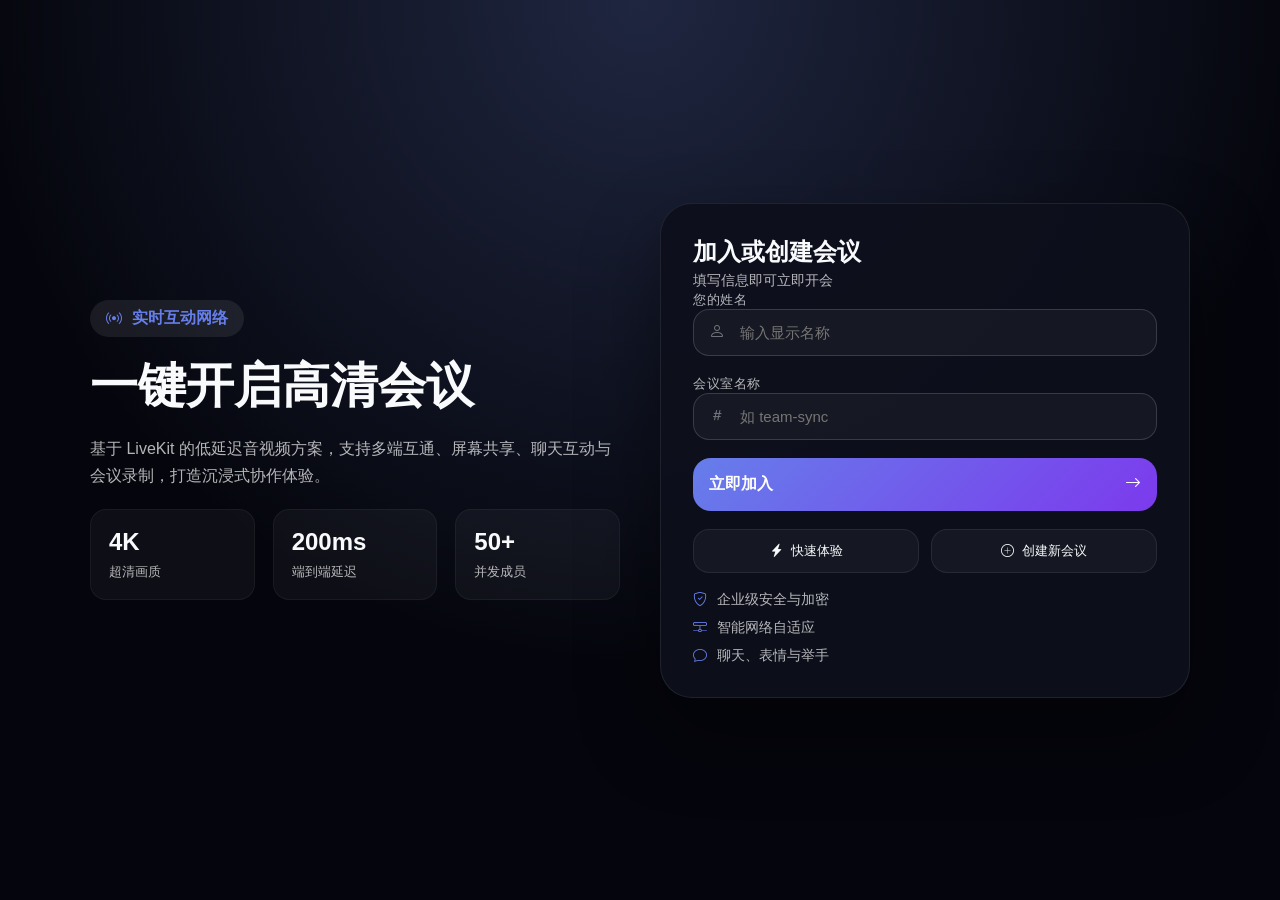
==== commit e55a770c: "修改界面样式，优化音视频传输逻辑" ====
--- a/webrtc-signaling-server/static/index.html
+++ b/webrtc-signaling-server/static/index.html
@@ -1,86 +1,101 @@
-<!DOCTYPE html>
-<html lang="zh-CN">
-<head>
-    <meta charset="UTF-8">
-    <meta name="viewport" content="width=device-width, initial-scale=1.0">
-    <title>LiveKit 视频会议</title>
-    <link href="bootstrap-5.3.8-dist/css/bootstrap.min.css" rel="stylesheet">
-    <link rel="stylesheet" href="https://cdn.jsdelivr.net/npm/bootstrap-icons@1.11.0/font/bootstrap-icons.css">
-    <link rel="stylesheet" href="css/home.css">
-</head>
-<body>
-    <div class="container">
-        <div class="card">
-            <div class="logo">
-                <i class="bi bi-camera-video-fill"></i>
-            </div>
-            
-            <h1>LiveKit 视频会议</h1>
-            <p class="subtitle">高质量的视频会议体验</p>
-
-            <div id="alert" class="alert"></div>
-
-            <form id="joinForm">
-                <div class="form-group">
-                    <label>您的姓名</label>
-                    <div class="input-group">
-                        <i class="bi bi-person-fill"></i>
-                        <input type="text" id="userName" placeholder="请输入您的姓名" required>
-                    </div>
-                </div>
-
-                <div class="form-group">
-                    <label>会议室名称</label>
-                    <div class="input-group">
-                        <i class="bi bi-door-open-fill"></i>
-                        <input type="text" id="roomName" placeholder="请输入会议室名称" required>
-                    </div>
-                </div>
-
-                <button type="submit" class="btn-primary" id="joinBtn">
-                    <i class="bi bi-box-arrow-in-right"></i>
-                    加入会议
-                </button>
-            </form>
-
-            <div class="divider">
-                <span>或者</span>
-            </div>
-
-            <div class="quick-actions">
-                <button class="btn-secondary" id="quickJoinBtn">
-                    <i class="bi bi-lightning-fill"></i>
-                    快速加入
-                </button>
-                <button class="btn-secondary" id="createRoomBtn">
-                    <i class="bi bi-plus-circle-fill"></i>
-                    创建会议
-                </button>
-            </div>
-
-            <div class="features">
-                <div class="feature-item">
-                    <i class="bi bi-shield-check"></i>
-                    <span>端到端加密保护</span>
-                </div>
-                <div class="feature-item">
-                    <i class="bi bi-hdd-network"></i>
-                    <span>低延迟高清视频</span>
-                </div>
-                <div class="feature-item">
-                    <i class="bi bi-people"></i>
-                    <span>支持多人同时参会</span>
-                </div>
-            </div>
-
-            <div class="loading">
-                <div class="spinner"></div>
-                <p id="loadingText">正在连接...</p>
-            </div>
-        </div>
-    </div>
-
-    <script src="bootstrap-5.3.8-dist/js/bootstrap.bundle.min.js"></script>
-    <script src="js/home.js"></script>
-</body>
-</html>
+<!DOCTYPE html>
+<html lang="zh-CN">
+<head>
+    <meta charset="UTF-8">
+    <meta name="viewport" content="width=device-width, initial-scale=1.0">
+    <title>LiveKit 视频会议</title>
+    <link href="bootstrap-5.3.8-dist/css/bootstrap.min.css" rel="stylesheet">
+    <link rel="stylesheet" href="https://cdn.jsdelivr.net/npm/bootstrap-icons@1.11.0/font/bootstrap-icons.css">
+    <link rel="stylesheet" href="css/home.css">
+</head>
+<body class="home-page">
+    <div class="home-wrapper">
+        <section class="hero-panel">
+            <div class="hero-badge">
+                <i class="bi bi-broadcast"></i>
+                实时互动网络
+            </div>
+            <h1>一键开启高清会议</h1>
+            <p>基于 LiveKit 的低延迟音视频方案，支持多端互通、屏幕共享、聊天互动与会议录制，打造沉浸式协作体验。</p>
+            <div class="hero-highlights">
+                <div>
+                    <strong>4K</strong>
+                    <span>超清画质</span>
+                </div>
+                <div>
+                    <strong>200ms</strong>
+                    <span>端到端延迟</span>
+                </div>
+                <div>
+                    <strong>50+</strong>
+                    <span>并发成员</span>
+                </div>
+            </div>
+        </section>
+
+        <section class="form-panel">
+            <div class="panel-header">
+                <h2>加入或创建会议</h2>
+                <p>填写信息即可立即开会</p>
+            </div>
+
+            <div id="alert" class="alert"></div>
+
+            <form id="joinForm" class="form-card">
+                <div class="input-group">
+                    <label for="userName">您的姓名</label>
+                    <div class="input-field">
+                        <i class="bi bi-person"></i>
+                        <input type="text" id="userName" placeholder="输入显示名称" required>
+                    </div>
+                </div>
+                <div class="input-group">
+                    <label for="roomName">会议室名称</label>
+                    <div class="input-field">
+                        <i class="bi bi-hash"></i>
+                        <input type="text" id="roomName" placeholder="如 team-sync" required>
+                    </div>
+                </div>
+                <button type="submit" class="btn-primary" id="joinBtn">
+                    <span>立即加入</span>
+                    <i class="bi bi-arrow-right"></i>
+                </button>
+            </form>
+
+            <div class="quick-actions">
+                <button class="btn-secondary" id="quickJoinBtn">
+                    <i class="bi bi-lightning-charge-fill"></i>
+                    快速体验
+                </button>
+                <button class="btn-secondary" id="createRoomBtn">
+                    <i class="bi bi-plus-circle"></i>
+                    创建新会议
+                </button>
+            </div>
+
+            <ul class="features">
+                <li>
+                    <i class="bi bi-shield-check"></i>
+                    企业级安全与加密
+                </li>
+                <li>
+                    <i class="bi bi-hdd-network"></i>
+                    智能网络自适应
+                </li>
+                <li>
+                    <i class="bi bi-chat"></i>
+                    聊天、表情与举手
+                </li>
+            </ul>
+
+            <div class="loading">
+                <div class="spinner"></div>
+                <p id="loadingText">正在连接...</p>
+            </div>
+        </section>
+    </div>
+
+    <script src="bootstrap-5.3.8-dist/js/bootstrap.bundle.min.js"></script>
+    <script src="js/home.js"></script>
+</body>
+</html>
--- a/webrtc-signaling-server/static/css/home.css
+++ b/webrtc-signaling-server/static/css/home.css
@@ -1,270 +1,259 @@
-* {
-    margin: 0;
-    padding: 0;
-    box-sizing: border-box;
-}
-
-body {
-    font-family: -apple-system, BlinkMacSystemFont, 'Segoe UI', Roboto, 'Helvetica Neue', Arial, sans-serif;
-    background: linear-gradient(135deg, #667eea 0%, #764ba2 100%);
-    min-height: 100vh;
-    display: flex;
-    align-items: center;
-    justify-content: center;
-    padding: 20px;
-}
-
-.container {
-    max-width: 500px;
-    width: 100%;
-}
-
-.card {
-    background: white;
-    border-radius: 20px;
-    padding: 40px;
-    box-shadow: 0 20px 60px rgba(0, 0, 0, 0.3);
-}
-
-.logo {
-    text-align: center;
-    margin-bottom: 30px;
-}
-
-.logo i {
-    font-size: 60px;
-    color: #667eea;
-}
-
-h1 {
-    text-align: center;
-    color: #333;
-    margin-bottom: 10px;
-    font-size: 28px;
-    font-weight: 700;
-}
-
-.subtitle {
-    text-align: center;
-    color: #666;
-    margin-bottom: 30px;
-    font-size: 14px;
-}
-
-.form-group {
-    margin-bottom: 20px;
-}
-
-label {
-    display: block;
-    margin-bottom: 8px;
-    color: #333;
-    font-weight: 500;
-    font-size: 14px;
-}
-
-.input-group {
-    position: relative;
-}
-
-.input-group i {
-    position: absolute;
-    left: 15px;
-    top: 50%;
-    transform: translateY(-50%);
-    color: #999;
-}
-
-input {
-    width: 100%;
-    padding: 12px 15px 12px 45px;
-    border: 2px solid #e0e0e0;
-    border-radius: 10px;
-    font-size: 15px;
-    transition: all 0.3s;
-}
-
-input:focus {
-    outline: none;
-    border-color: #667eea;
-}
-
-.btn-primary {
-    width: 100%;
-    padding: 14px;
-    background: linear-gradient(135deg, #667eea 0%, #764ba2 100%);
-    border: none;
-    border-radius: 10px;
-    color: white;
-    font-size: 16px;
-    font-weight: 600;
-    cursor: pointer;
-    transition: transform 0.2s, box-shadow 0.2s;
-}
-
-.btn-primary:hover:not(:disabled) {
-    transform: translateY(-2px);
-    box-shadow: 0 10px 20px rgba(102, 126, 234, 0.4);
-}
-
-.btn-primary:disabled {
-    opacity: 0.6;
-    cursor: not-allowed;
-}
-
-.btn-primary i {
-    margin-right: 8px;
-}
-
-.divider {
-    text-align: center;
-    margin: 25px 0;
-    position: relative;
-}
-
-.divider::before {
-    content: '';
-    position: absolute;
-    left: 0;
-    top: 50%;
-    width: 100%;
-    height: 1px;
-    background: #e0e0e0;
-}
-
-.divider span {
-    background: white;
-    padding: 0 15px;
-    position: relative;
-    color: #999;
-    font-size: 13px;
-}
-
-.quick-actions {
-    display: flex;
-    gap: 10px;
-}
-
-.btn-secondary {
-    flex: 1;
-    padding: 12px;
-    background: white;
-    border: 2px solid #e0e0e0;
-    border-radius: 10px;
-    color: #333;
-    font-size: 14px;
-    font-weight: 500;
-    cursor: pointer;
-    transition: all 0.3s;
-    display: flex;
-    align-items: center;
-    justify-content: center;
-    gap: 6px;
-}
-
-.btn-secondary:hover {
-    border-color: #667eea;
-    color: #667eea;
-    background: #f8f9ff;
-}
-
-.features {
-    margin-top: 30px;
-    padding-top: 25px;
-    border-top: 1px solid #f0f0f0;
-}
-
-.feature-item {
-    display: flex;
-    align-items: center;
-    gap: 12px;
-    margin-bottom: 15px;
-    color: #666;
-    font-size: 13px;
-}
-
-.feature-item:last-child {
-    margin-bottom: 0;
-}
-
-.feature-item i {
-    color: #667eea;
-    font-size: 18px;
-}
-
-.loading {
-    display: none;
-    text-align: center;
-    margin-top: 20px;
-}
-
-.loading.show {
-    display: block;
-}
-
-.spinner {
-    border: 3px solid #f3f3f3;
-    border-top: 3px solid #667eea;
-    border-radius: 50%;
-    width: 30px;
-    height: 30px;
-    animation: spin 1s linear infinite;
-    margin: 0 auto 10px;
-}
-
-@keyframes spin {
-    0% { transform: rotate(0deg); }
-    100% { transform: rotate(360deg); }
-}
-
-#loadingText {
-    margin: 0;
-    color: #666;
-    font-size: 14px;
-}
-
-.alert {
-    padding: 12px 15px;
-    border-radius: 10px;
-    margin-bottom: 20px;
-    display: none;
-    font-size: 14px;
-}
-
-.alert.show {
-    display: block;
-}
-
-.alert.error {
-    background: #fee;
-    color: #c33;
-    border: 1px solid #fcc;
-}
-
-.alert.success {
-    background: #efe;
-    color: #3c3;
-    border: 1px solid #cfc;
-}
-
-.alert i {
-    margin-right: 8px;
-}
-
-@media (max-width: 576px) {
-    .card {
-        padding: 30px 25px;
-    }
-
-    h1 {
-        font-size: 24px;
-    }
-
-    .quick-actions {
-        flex-direction: column;
-    }
-
-    .btn-secondary {
-        width: 100%;
-    }
-}
+:root {
+    --bg: #05060d;
+    --panel: rgba(14, 16, 28, 0.92);
+    --accent: #667eea;
+    --accent-strong: #7c3aed;
+    --text-primary: #f8fafc;
+    --text-secondary: rgba(255, 255, 255, 0.7);
+}
+
+* {
+    margin: 0;
+    padding: 0;
+    box-sizing: border-box;
+}
+
+body.home-page {
+    font-family: -apple-system, BlinkMacSystemFont, 'Segoe UI', Roboto, 'Helvetica Neue', Arial, sans-serif;
+    min-height: 100vh;
+    background: radial-gradient(circle at top, #1f2640 0%, #05060d 60%);
+    color: var(--text-primary);
+    display: flex;
+    align-items: center;
+    justify-content: center;
+    padding: 48px 24px;
+}
+
+.home-wrapper {
+    display: grid;
+    grid-template-columns: repeat(auto-fit, minmax(320px, 1fr));
+    gap: 40px;
+    max-width: 1100px;
+    width: 100%;
+    align-items: center;
+}
+
+.hero-panel {
+    display: flex;
+    flex-direction: column;
+    gap: 20px;
+}
+
+.hero-badge {
+    display: inline-flex;
+    align-items: center;
+    gap: 10px;
+    padding: 8px 16px;
+    border-radius: 999px;
+    background: rgba(255, 255, 255, 0.08);
+    color: var(--accent);
+    font-weight: 600;
+    width: fit-content;
+}
+
+.hero-panel h1 {
+    font-size: clamp(32px, 4vw, 48px);
+    line-height: 1.2;
+}
+
+.hero-panel p {
+    font-size: 16px;
+    color: var(--text-secondary);
+    line-height: 1.7;
+}
+
+.hero-highlights {
+    display: flex;
+    gap: 18px;
+}
+
+.hero-highlights div {
+    flex: 1;
+    padding: 18px;
+    border-radius: 16px;
+    background: rgba(255, 255, 255, 0.04);
+    border: 1px solid rgba(255, 255, 255, 0.05);
+}
+
+.hero-highlights strong {
+    font-size: 24px;
+    display: block;
+    margin-bottom: 6px;
+}
+
+.hero-highlights span {
+    font-size: 13px;
+    color: var(--text-secondary);
+}
+
+.form-panel {
+    background: var(--panel);
+    border-radius: 32px;
+    padding: 32px;
+    border: 1px solid rgba(255, 255, 255, 0.08);
+    box-shadow: 0 35px 80px rgba(0, 0, 0, 0.45);
+}
+
+.panel-header h2 {
+    font-size: 24px;
+    margin-bottom: 4px;
+}
+
+.panel-header p {
+    color: var(--text-secondary);
+    font-size: 14px;
+}
+
+.alert {
+    margin: 16px 0;
+    padding: 12px 16px;
+    border-radius: 14px;
+    display: none;
+    font-size: 14px;
+}
+
+.alert.show { display: block; }
+.alert.error { background: rgba(239, 68, 68, 0.15); color: #fecaca; border: 1px solid rgba(239, 68, 68, 0.4); }
+.alert.success { background: rgba(16, 185, 129, 0.15); color: #bbf7d0; border: 1px solid rgba(16, 185, 129, 0.4); }
+
+.form-card {
+    display: flex;
+    flex-direction: column;
+    gap: 18px;
+}
+
+.input-group label {
+    font-size: 13px;
+    letter-spacing: 0.5px;
+    text-transform: uppercase;
+    color: var(--text-secondary);
+    margin-bottom: 8px;
+}
+
+.input-field {
+    position: relative;
+}
+
+.input-field i {
+    position: absolute;
+    top: 50%;
+    left: 16px;
+    transform: translateY(-50%);
+    color: rgba(255, 255, 255, 0.4);
+}
+
+.input-field input {
+    width: 100%;
+    padding: 14px 16px 14px 46px;
+    border-radius: 16px;
+    border: 1px solid rgba(255, 255, 255, 0.15);
+    background: rgba(255, 255, 255, 0.04);
+    color: #fff;
+    font-size: 15px;
+}
+
+.input-field input:focus {
+    outline: none;
+    border-color: rgba(102, 126, 234, 0.5);
+}
+
+.btn-primary {
+    width: 100%;
+    border: none;
+    padding: 16px;
+    border-radius: 18px;
+    font-size: 16px;
+    font-weight: 600;
+    background: linear-gradient(135deg, #667eea 0%, #7c3aed 100%);
+    color: #fff;
+    display: flex;
+    align-items: center;
+    justify-content: space-between;
+    cursor: pointer;
+    transition: transform 0.2s;
+}
+
+.btn-primary:hover:not(:disabled) {
+    transform: translateY(-1px);
+}
+
+.btn-primary:disabled {
+    opacity: 0.5;
+    cursor: not-allowed;
+}
+
+.quick-actions {
+    display: flex;
+    gap: 12px;
+    margin: 18px 0;
+}
+
+.btn-secondary {
+    flex: 1;
+    padding: 12px;
+    border-radius: 16px;
+    background: rgba(255, 255, 255, 0.04);
+    border: 1px solid rgba(255, 255, 255, 0.08);
+    color: var(--text-primary);
+    font-weight: 500;
+    display: flex;
+    align-items: center;
+    justify-content: center;
+    gap: 8px;
+    cursor: pointer;
+}
+
+.btn-secondary:hover {
+    border-color: rgba(102, 126, 234, 0.4);
+}
+
+.features {
+    list-style: none;
+    display: flex;
+    flex-direction: column;
+    gap: 10px;
+    color: var(--text-secondary);
+    font-size: 14px;
+}
+
+.features li {
+    display: flex;
+    align-items: center;
+    gap: 10px;
+}
+
+.features i {
+    color: var(--accent);
+}
+
+.loading {
+    display: none;
+    text-align: center;
+    margin-top: 20px;
+}
+
+.loading.show { display: block; }
+
+.spinner {
+    width: 32px;
+    height: 32px;
+    border-radius: 50%;
+    border: 3px solid rgba(255, 255, 255, 0.1);
+    border-top-color: var(--accent);
+    animation: spin 1s linear infinite;
+    margin: 0 auto 8px;
+}
+
+#loadingText { color: var(--text-secondary); }
+
+@keyframes spin {
+    0% { transform: rotate(0); }
+    100% { transform: rotate(360deg); }
+}
+
+@media (max-width: 768px) {
+    body.home-page { padding: 24px 16px; }
+    .form-panel { border-radius: 24px; padding: 24px; }
+    .hero-highlights { flex-direction: column; }
+    .quick-actions { flex-direction: column; }
+}
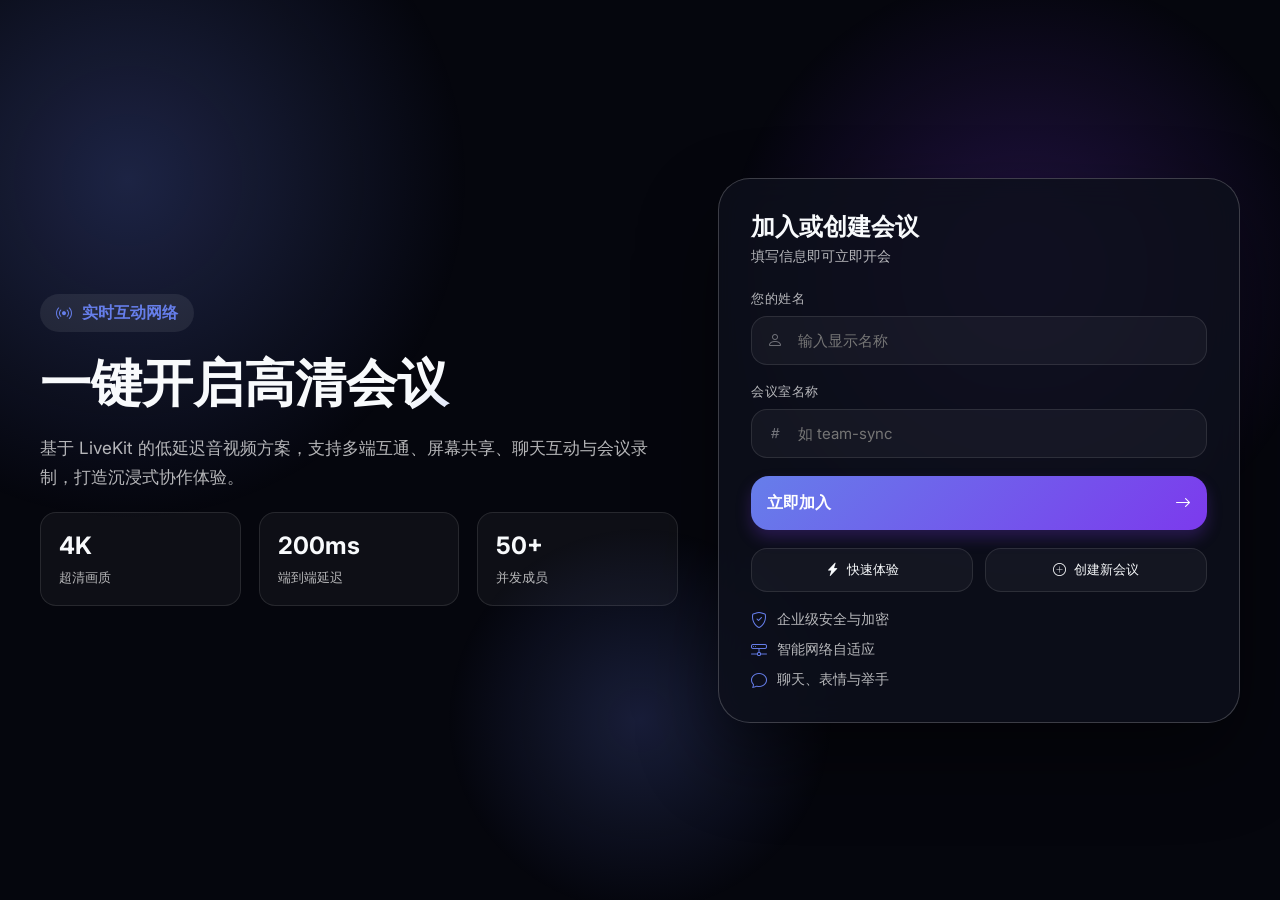
==== commit b411ca7c: "修复本端共享屏幕，对端接收问题，和本端接受共享屏幕，本端的画面切换问题" ====
--- a/webrtc-signaling-server/static/index.html
+++ b/webrtc-signaling-server/static/index.html
@@ -4,6 +4,11 @@
     <meta charset="UTF-8">
     <meta name="viewport" content="width=device-width, initial-scale=1.0">
     <title>LiveKit 视频会议</title>
+    <!-- Google Fonts -->
+    <link rel="preconnect" href="https://fonts.googleapis.com">
+    <link rel="preconnect" href="https://fonts.gstatic.com" crossorigin>
+    <link href="https://fonts.googleapis.com/css2?family=Inter:wght@400;500;600;700&display=swap" rel="stylesheet">
+    <!-- Bootstrap & Icons -->
     <link href="bootstrap-5.3.8-dist/css/bootstrap.min.css" rel="stylesheet">
     <link rel="stylesheet" href="https://cdn.jsdelivr.net/npm/bootstrap-icons@1.11.0/font/bootstrap-icons.css">
     <link rel="stylesheet" href="css/home.css">
--- a/webrtc-signaling-server/static/css/home.css
+++ b/webrtc-signaling-server/static/css/home.css
@@ -1,10 +1,12 @@
 :root {
     --bg: #05060d;
-    --panel: rgba(14, 16, 28, 0.92);
+    --panel-bg: rgba(14, 16, 28, 0.85);
     --accent: #667eea;
     --accent-strong: #7c3aed;
     --text-primary: #f8fafc;
     --text-secondary: rgba(255, 255, 255, 0.7);
+    --border-color: rgba(255, 255, 255, 0.1);
+    --border-color-light: rgba(255, 255, 255, 0.2);
 }
 
 * {
@@ -14,23 +16,50 @@
 }
 
 body.home-page {
-    font-family: -apple-system, BlinkMacSystemFont, 'Segoe UI', Roboto, 'Helvetica Neue', Arial, sans-serif;
+    font-family: 'Inter', -apple-system, BlinkMacSystemFont, 'Segoe UI', Roboto, 'Helvetica Neue', Arial, sans-serif;
     min-height: 100vh;
-    background: radial-gradient(circle at top, #1f2640 0%, #05060d 60%);
+    background-color: var(--bg);
     color: var(--text-primary);
     display: flex;
     align-items: center;
     justify-content: center;
     padding: 48px 24px;
+    overflow: hidden;
+    position: relative;
+}
+
+/* 动态极光背景 */
+body.home-page::before {
+    content: "";
+    position: fixed;
+    top: 0; left: 0; right: 0; bottom: 0;
+    width: 100%; height: 100%;
+    background: 
+        radial-gradient(circle at 10% 20%, rgba(102, 126, 234, 0.25) 0%, rgba(102, 126, 234, 0) 25%),
+        radial-gradient(circle at 80% 30%, rgba(124, 58, 237, 0.25) 0%, rgba(124, 58, 237, 0) 25%),
+        radial-gradient(circle at 50% 80%, rgba(102, 126, 234, 0.2) 0%, rgba(102, 126, 234, 0) 20%);
+    animation: aurora 20s linear infinite alternate;
+    z-index: -1;
+}
+
+@keyframes aurora {
+    from { transform: rotate(0deg) scale(1.2); }
+    to { transform: rotate(360deg) scale(1.2); }
 }
 
 .home-wrapper {
     display: grid;
-    grid-template-columns: repeat(auto-fit, minmax(320px, 1fr));
+    grid-template-columns: minmax(0, 1.1fr) minmax(0, 0.9fr);
     gap: 40px;
-    max-width: 1100px;
+    max-width: 1200px;
     width: 100%;
     align-items: center;
+    animation: fadeIn 1s ease-out;
+}
+
+@keyframes fadeIn {
+    from { opacity: 0; transform: translateY(20px); }
+    to { opacity: 1; transform: translateY(0); }
 }
 
 .hero-panel {
@@ -51,34 +80,57 @@
     width: fit-content;
 }
 
+/* 徽章图标脉冲动画 */
+.hero-badge i {
+    animation: pulse 2s infinite ease-in-out;
+}
+
+@keyframes pulse {
+    0%, 100% { transform: scale(1); }
+    50% { transform: scale(1.15); }
+}
+
 .hero-panel h1 {
-    font-size: clamp(32px, 4vw, 48px);
+    font-size: clamp(36px, 4vw, 52px);
     line-height: 1.2;
+    /* 渐变文字效果 */
+    background: linear-gradient(135deg, var(--text-primary) 60%, var(--accent) 100%);
+    -webkit-background-clip: text;
+    -webkit-text-fill-color: transparent;
+    background-clip: text;
 }
 
 .hero-panel p {
-    font-size: 16px;
+    font-size: 17px;
     color: var(--text-secondary);
     line-height: 1.7;
 }
 
 .hero-highlights {
-    display: flex;
+    display: grid;
+    grid-template-columns: repeat(3, 1fr);
     gap: 18px;
 }
 
 .hero-highlights div {
-    flex: 1;
     padding: 18px;
     border-radius: 16px;
     background: rgba(255, 255, 255, 0.04);
-    border: 1px solid rgba(255, 255, 255, 0.05);
+    border: 1px solid var(--border-color);
+    transition: all 0.3s ease;
+}
+
+.hero-highlights div:hover {
+    transform: translateY(-4px);
+    background: rgba(255, 255, 255, 0.07);
+    border-color: var(--border-color-light);
 }
 
 .hero-highlights strong {
     font-size: 24px;
     display: block;
     margin-bottom: 6px;
+    color: var(--text-primary);
 }
 
 .hero-highlights span {
@@ -87,10 +139,13 @@
 }
 
 .form-panel {
-    background: var(--panel);
+    background: var(--panel-bg);
     border-radius: 32px;
     padding: 32px;
-    border: 1px solid rgba(255, 255, 255, 0.08);
+    /* 毛玻璃效果 */
+    backdrop-filter: blur(16px);
+    -webkit-backdrop-filter: blur(16px);
+    border: 1px solid var(--border-color-light);
     box-shadow: 0 35px 80px rgba(0, 0, 0, 0.45);
 }
 
@@ -110,6 +165,7 @@
     border-radius: 14px;
     display: none;
     font-size: 14px;
+    font-weight: 500;
 }
 
 .alert.show { display: block; }
@@ -120,6 +176,7 @@
     display: flex;
     flex-direction: column;
     gap: 18px;
+    margin-top: 24px;
 }
 
 .input-group label {
@@ -128,6 +185,7 @@
     text-transform: uppercase;
     color: var(--text-secondary);
     margin-bottom: 8px;
+    display: block;
 }
 
 .input-field {
@@ -140,21 +198,30 @@
     left: 16px;
     transform: translateY(-50%);
     color: rgba(255, 255, 255, 0.4);
+    transition: color 0.3s ease;
 }
 
 .input-field input {
     width: 100%;
     padding: 14px 16px 14px 46px;
     border-radius: 16px;
-    border: 1px solid rgba(255, 255, 255, 0.15);
+    border: 1px solid var(--border-color);
     background: rgba(255, 255, 255, 0.04);
     color: #fff;
     font-size: 15px;
+    font-family: 'Inter', sans-serif;
+    transition: border-color 0.3s ease, background-color 0.3s ease;
 }
 
 .input-field input:focus {
     outline: none;
     border-color: rgba(102, 126, 234, 0.5);
+    background: rgba(255, 255, 255, 0.06);
+}
+
+/* 修复：当输入框获得焦点时，图标颜色变化 */
+.input-field:focus-within i {
+    color: var(--accent);
 }
 
 .btn-primary {
@@ -164,22 +231,26 @@
     border-radius: 18px;
     font-size: 16px;
     font-weight: 600;
-    background: linear-gradient(135deg, #667eea 0%, #7c3aed 100%);
+    background: linear-gradient(135deg, var(--accent) 0%, var(--accent-strong) 100%);
     color: #fff;
     display: flex;
     align-items: center;
     justify-content: space-between;
     cursor: pointer;
-    transition: transform 0.2s;
+    transition: all 0.3s ease;
+    box-shadow: 0 8px 15px rgba(124, 58, 237, 0.25);
+    font-family: 'Inter', sans-serif;
 }
 
 .btn-primary:hover:not(:disabled) {
-    transform: translateY(-1px);
+    transform: translateY(-2px);
+    box-shadow: 0 12px 20px rgba(124, 58, 237, 0.35);
 }
 
 .btn-primary:disabled {
     opacity: 0.5;
     cursor: not-allowed;
+    box-shadow: none;
 }
 
 .quick-actions {
@@ -193,7 +264,7 @@
     padding: 12px;
     border-radius: 16px;
     background: rgba(255, 255, 255, 0.04);
-    border: 1px solid rgba(255, 255, 255, 0.08);
+    border: 1px solid var(--border-color);
     color: var(--text-primary);
     font-weight: 500;
     display: flex;
@@ -201,10 +272,19 @@
     justify-content: center;
     gap: 8px;
     cursor: pointer;
-}
-
-.btn-secondary:hover {
-    border-color: rgba(102, 126, 234, 0.4);
+    font-family: 'Inter', sans-serif;
+    transition: all 0.2s ease;
+}
+
+.btn-secondary:hover:not(:disabled) {
+    background: rgba(255, 255, 255, 0.08);
+    border-color: rgba(102, 126, 234, 0.5);
+    transform: translateY(-1px);
+}
+
+.btn-secondary:disabled {
+    opacity: 0.5;
+    cursor: not-allowed;
 }
 
 .features {
@@ -214,6 +294,7 @@
     gap: 10px;
     color: var(--text-secondary);
     font-size: 14px;
+    margin-top: 8px;
 }
 
 .features li {
@@ -224,6 +305,7 @@
 
 .features i {
     color: var(--accent);
+    font-size: 16px;
 }
 
 .loading {
@@ -251,9 +333,25 @@
     100% { transform: rotate(360deg); }
 }
 
-@media (max-width: 768px) {
+/* 响应式布局调整 */
+@media (max-width: 860px) {
+    .home-wrapper {
+        grid-template-columns: 1fr;
+        gap: 48px;
+    }
+    .hero-panel {
+        text-align: center;
+    }
+    .hero-badge {
+        margin: 0 auto;
+    }
+    .hero-highlights {
+        grid-template-columns: 1fr;
+    }
+}
+
+@media (max-width: 480px) {
     body.home-page { padding: 24px 16px; }
     .form-panel { border-radius: 24px; padding: 24px; }
-    .hero-highlights { flex-direction: column; }
     .quick-actions { flex-direction: column; }
 }
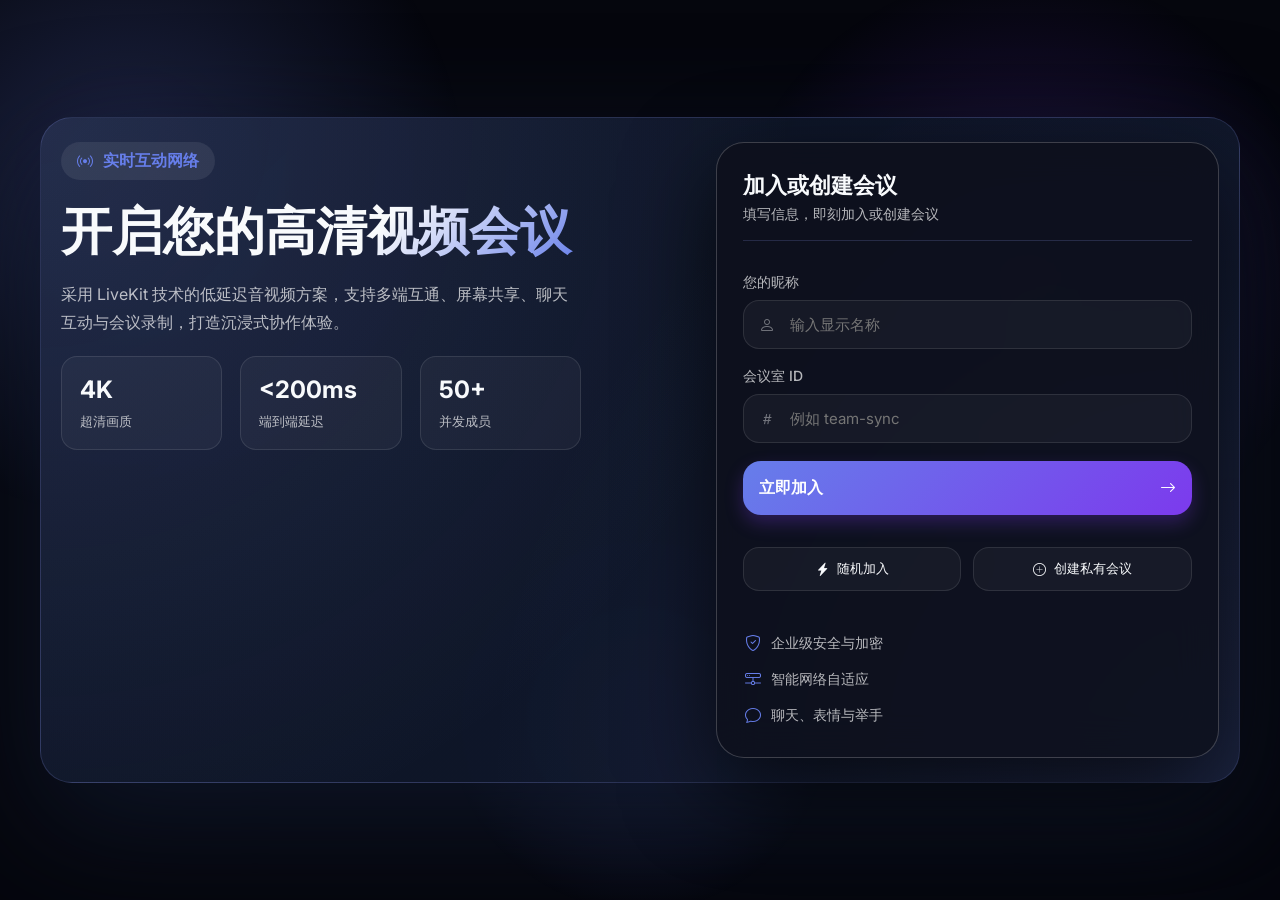
==== commit 81e728f3: "优化index.html布局与样式" ====
--- a/webrtc-signaling-server/static/index.html
+++ b/webrtc-signaling-server/static/index.html
@@ -14,21 +14,21 @@
     <link rel="stylesheet" href="css/home.css">
 </head>
 <body class="home-page">
-    <div class="home-wrapper">
+    <div class="home-wrapper" role="main">
         <section class="hero-panel">
             <div class="hero-badge">
                 <i class="bi bi-broadcast"></i>
                 实时互动网络
             </div>
-            <h1>一键开启高清会议</h1>
-            <p>基于 LiveKit 的低延迟音视频方案，支持多端互通、屏幕共享、聊天互动与会议录制，打造沉浸式协作体验。</p>
+            <h1>开启您的高清视频会议</h1>
+            <p>采用 LiveKit 技术的低延迟音视频方案，支持多端互通、屏幕共享、聊天互动与会议录制，打造沉浸式协作体验。</p>
             <div class="hero-highlights">
                 <div>
                     <strong>4K</strong>
                     <span>超清画质</span>
                 </div>
                 <div>
-                    <strong>200ms</strong>
+                    <strong>&lt;200ms</strong>
                     <span>端到端延迟</span>
                 </div>
                 <div>
@@ -41,24 +41,24 @@
         <section class="form-panel">
             <div class="panel-header">
                 <h2>加入或创建会议</h2>
-                <p>填写信息即可立即开会</p>
+                <p>填写信息，即刻加入或创建会议</p>
             </div>
 
             <div id="alert" class="alert"></div>
 
             <form id="joinForm" class="form-card">
                 <div class="input-group">
-                    <label for="userName">您的姓名</label>
+                    <label for="userName">您的昵称</label>
                     <div class="input-field">
                         <i class="bi bi-person"></i>
                         <input type="text" id="userName" placeholder="输入显示名称" required>
                     </div>
                 </div>
                 <div class="input-group">
-                    <label for="roomName">会议室名称</label>
+                    <label for="roomName">会议室 ID</label>
                     <div class="input-field">
                         <i class="bi bi-hash"></i>
-                        <input type="text" id="roomName" placeholder="如 team-sync" required>
+                        <input type="text" id="roomName" placeholder="例如 team-sync" required>
                     </div>
                 </div>
                 <button type="submit" class="btn-primary" id="joinBtn">
@@ -70,11 +70,11 @@
             <div class="quick-actions">
                 <button class="btn-secondary" id="quickJoinBtn">
                     <i class="bi bi-lightning-charge-fill"></i>
-                    快速体验
+                    随机加入
                 </button>
                 <button class="btn-secondary" id="createRoomBtn">
                     <i class="bi bi-plus-circle"></i>
-                    创建新会议
+                    创建私有会议
                 </button>
             </div>
 
@@ -101,6 +101,6 @@
     </div>
 
     <script src="bootstrap-5.3.8-dist/js/bootstrap.bundle.min.js"></script>
-    <script src="js/home.js"></script>
+    <script src="js/home.js" defer></script>
 </body>
 </html>
--- a/webrtc-signaling-server/static/css/home.css
+++ b/webrtc-signaling-server/static/css/home.css
@@ -23,8 +23,9 @@
     display: flex;
     align-items: center;
     justify-content: center;
-    padding: 48px 24px;
-    overflow: hidden;
+    padding: 40px 24px;
+    overflow-x: hidden;
+    overflow-y: auto;
     position: relative;
 }
 
@@ -53,19 +54,33 @@
     gap: 40px;
     max-width: 1200px;
     width: 100%;
-    align-items: center;
-    animation: fadeIn 1s ease-out;
+    align-items: stretch;
+    animation: fadeIn 0.8s 0.2s ease-out forwards;
+    padding: 24px 20px;
+    border-radius: 32px;
+    background: radial-gradient(circle at 0 0, rgba(148, 163, 253, 0.16), transparent 55%),
+                radial-gradient(circle at 100% 100%, rgba(129, 140, 248, 0.12), transparent 55%),
+                linear-gradient(135deg, rgba(15, 23, 42, 0.96), rgba(15, 23, 42, 0.92));
+    border: 1px solid rgba(148, 163, 253, 0.18);
+    box-shadow: 0 40px 120px rgba(15, 23, 42, 0.85);
 }
 
 @keyframes fadeIn {
-    from { opacity: 0; transform: translateY(20px); }
-    to { opacity: 1; transform: translateY(0); }
+    from { 
+        opacity: 0; 
+        transform: translateY(20px) scale(0.98);
+    }
+    to { 
+        opacity: 1; 
+        transform: translateY(0) scale(1);
+    }
 }
 
 .hero-panel {
     display: flex;
     flex-direction: column;
     gap: 20px;
+    max-width: 520px;
 }
 
 .hero-badge {
@@ -101,7 +116,7 @@
 }
 
 .hero-panel p {
-    font-size: 17px;
+    font-size: 16px;
     color: var(--text-secondary);
     line-height: 1.7;
 }
@@ -140,23 +155,32 @@
 
 .form-panel {
     background: var(--panel-bg);
-    border-radius: 32px;
-    padding: 32px;
+    border-radius: 28px;
+    padding: 28px 26px;
     /* 毛玻璃效果 */
-    backdrop-filter: blur(16px);
-    -webkit-backdrop-filter: blur(16px);
+    backdrop-filter: blur(20px);
+    -webkit-backdrop-filter: blur(20px);
     border: 1px solid var(--border-color-light);
-    box-shadow: 0 35px 80px rgba(0, 0, 0, 0.45);
+    box-shadow: 0 30px 90px rgba(0, 0, 0, 0.65);
+    display: flex;
+    flex-direction: column;
+    gap: 14px;
 }
 
 .panel-header h2 {
-    font-size: 24px;
+    font-size: 22px;
     margin-bottom: 4px;
 }
 
 .panel-header p {
     color: var(--text-secondary);
     font-size: 14px;
+    margin-bottom: 6px;
+}
+
+.panel-header {
+    padding-bottom: 10px;
+    border-bottom: 1px solid rgba(148, 163, 253, 0.18);
 }
 
 .alert {
@@ -176,16 +200,28 @@
     display: flex;
     flex-direction: column;
     gap: 18px;
-    margin-top: 24px;
+    margin-top: 18px;
+    width: 100%;
+}
+
+.form-card .input-group {
+    display: flex;
+    flex-direction: column;
+    width: 100%;
+    align-items: stretch;
+}
+
+.form-card .input-group .input-field {
+    width: 100%;
 }
 
 .input-group label {
-    font-size: 13px;
-    letter-spacing: 0.5px;
-    text-transform: uppercase;
+    font-size: 14px;
+    font-weight: 500;
     color: var(--text-secondary);
     margin-bottom: 8px;
     display: block;
+    padding-left: 0;
 }
 
 .input-field {
@@ -210,16 +246,16 @@
     color: #fff;
     font-size: 15px;
     font-family: 'Inter', sans-serif;
-    transition: border-color 0.3s ease, background-color 0.3s ease;
+    transition: border-color 0.24s ease, background-color 0.24s ease, box-shadow 0.24s ease;
 }
 
 .input-field input:focus {
     outline: none;
-    border-color: rgba(102, 126, 234, 0.5);
+    border-color: rgba(102, 126, 234, 0.8);
     background: rgba(255, 255, 255, 0.06);
-}
-
-/* 修复：当输入框获得焦点时，图标颜色变化 */
+    box-shadow: 0 0 0 1px rgba(129, 140, 248, 0.55);
+}
+
 .input-field:focus-within i {
     color: var(--accent);
 }
@@ -238,7 +274,7 @@
     justify-content: space-between;
     cursor: pointer;
     transition: all 0.3s ease;
-    box-shadow: 0 8px 15px rgba(124, 58, 237, 0.25);
+    box-shadow: 0 8px 18px rgba(124, 58, 237, 0.28);
     font-family: 'Inter', sans-serif;
 }
 
@@ -273,13 +309,14 @@
     gap: 8px;
     cursor: pointer;
     font-family: 'Inter', sans-serif;
-    transition: all 0.2s ease;
+    transition: transform 0.18s ease, box-shadow 0.18s ease, background-color 0.18s ease, border-color 0.18s ease;
 }
 
 .btn-secondary:hover:not(:disabled) {
     background: rgba(255, 255, 255, 0.08);
-    border-color: rgba(102, 126, 234, 0.5);
-    transform: translateY(-1px);
+    border-color: var(--accent);
+    transform: translateY(-2px);
+    box-shadow: 0 4px 10px rgba(0, 0, 0, 0.1);
 }
 
 .btn-secondary:disabled {
@@ -291,16 +328,25 @@
     list-style: none;
     display: flex;
     flex-direction: column;
-    gap: 10px;
+    gap: 8px;
     color: var(--text-secondary);
     font-size: 14px;
-    margin-top: 8px;
+    margin-top: 6px;
 }
 
 .features li {
     display: flex;
     align-items: center;
     gap: 10px;
+    padding: 4px 8px;
+    margin: 0 -6px;
+    border-radius: 8px;
+    transition: background-color 0.2s ease, transform 0.2s ease;
+}
+
+.features li:hover {
+    background-color: rgba(255, 255, 255, 0.05);
+    transform: translateX(4px);
 }
 
 .features i {
@@ -337,21 +383,30 @@
 @media (max-width: 860px) {
     .home-wrapper {
         grid-template-columns: 1fr;
-        gap: 48px;
+        gap: 32px;
+        padding: 20px 16px;
+        border-radius: 24px;
     }
     .hero-panel {
         text-align: center;
+        margin: 0 auto;
+        align-items: center;
     }
     .hero-badge {
         margin: 0 auto;
     }
     .hero-highlights {
+        grid-template-columns: repeat(2, minmax(0, 1fr));
+        max-width: 420px;
+        margin: 0 auto;
+    }
+}
+
+@media (max-width: 480px) {
+    body.home-page { padding: 24px 12px; }
+    .form-panel { border-radius: 22px; padding: 22px 18px; }
+    .quick-actions { flex-direction: column; }
+    .hero-highlights {
         grid-template-columns: 1fr;
     }
 }
-
-@media (max-width: 480px) {
-    body.home-page { padding: 24px 16px; }
-    .form-panel { border-radius: 24px; padding: 24px; }
-    .quick-actions { flex-direction: column; }
-}
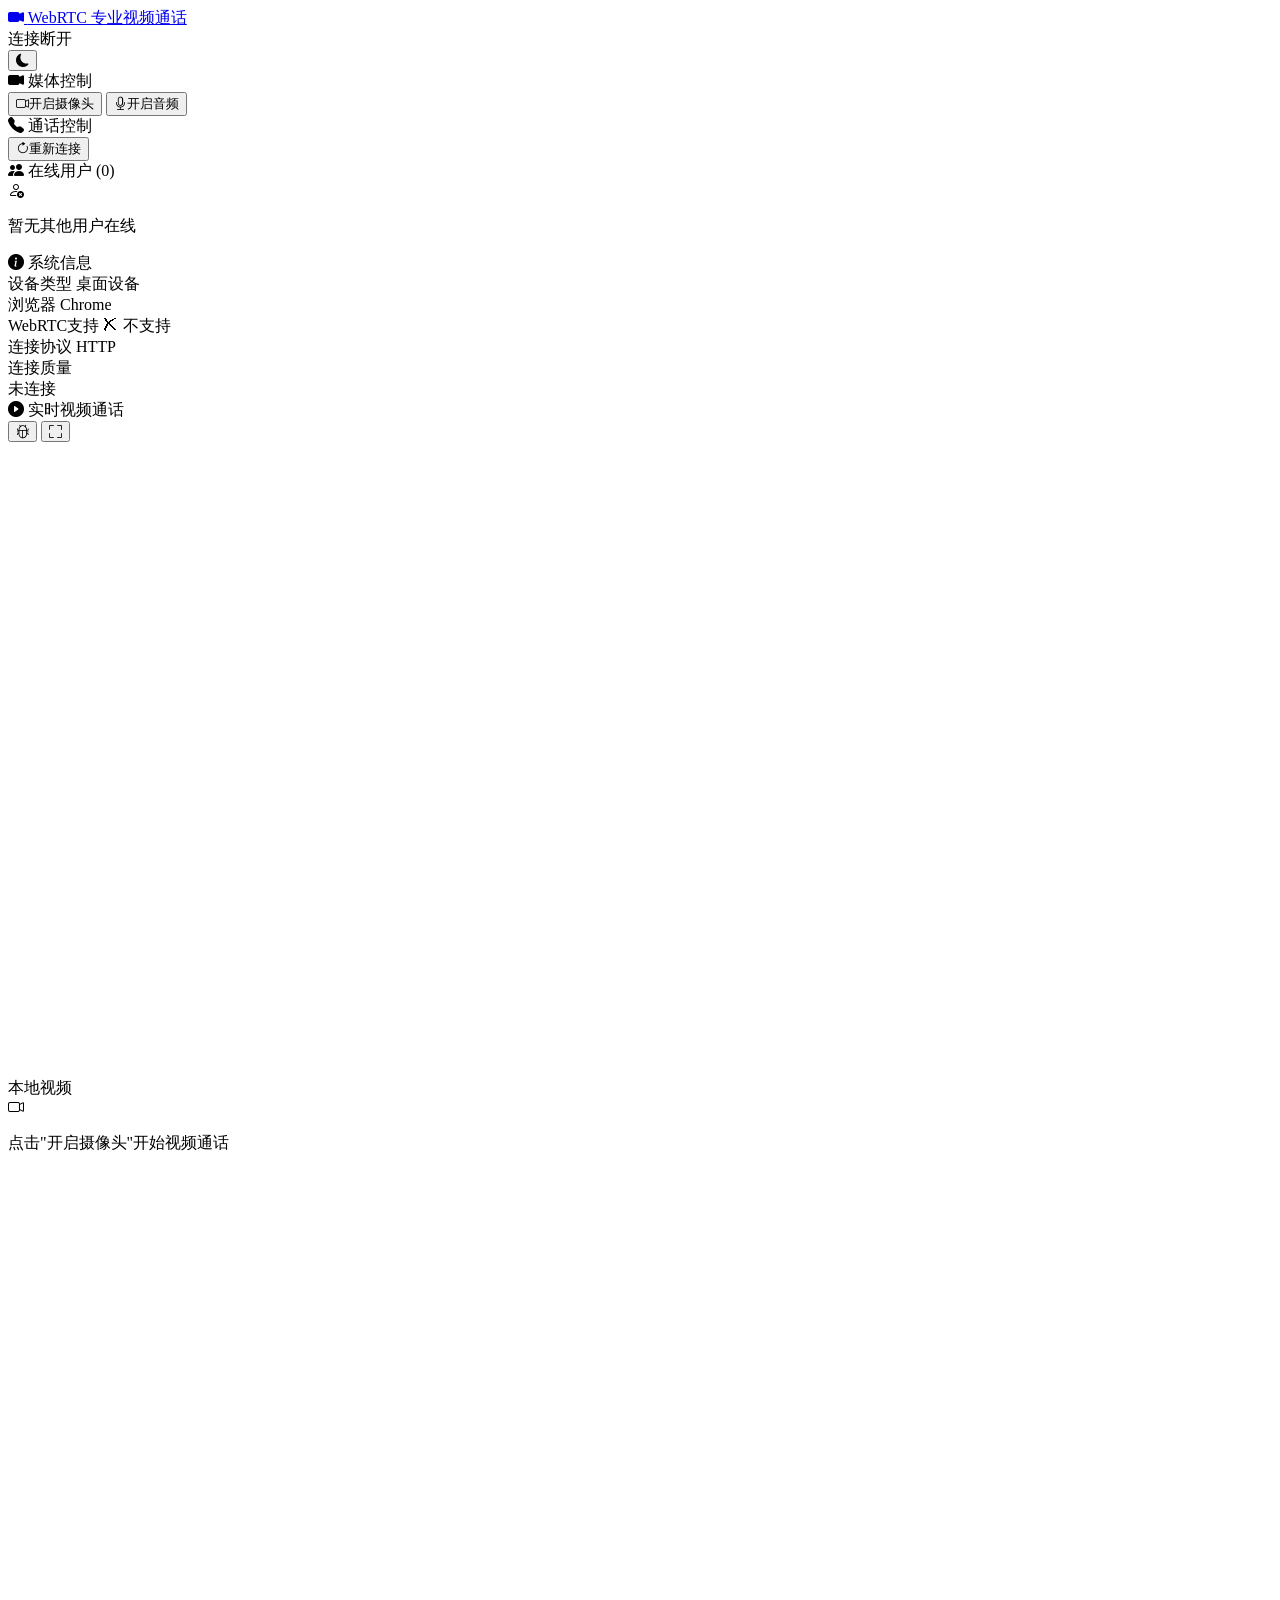
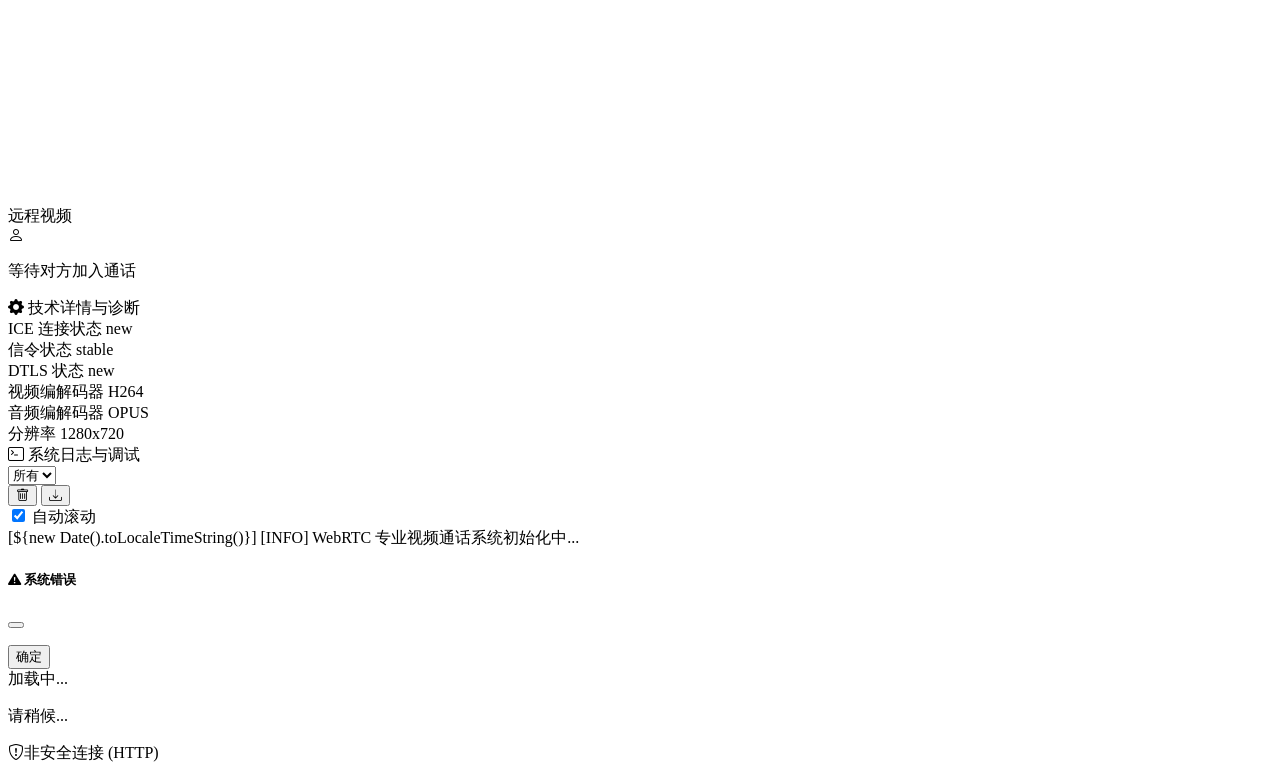
==== commit 2bdf68f9: "Align signaling server with native client" ====
--- a/webrtc-signaling-server/static/index.html
+++ b/webrtc-signaling-server/static/index.html
@@ -1,106 +1,607 @@
-<!DOCTYPE html>
-<html lang="zh-CN">
-<head>
-    <meta charset="UTF-8">
-    <meta name="viewport" content="width=device-width, initial-scale=1.0">
-    <title>LiveKit 视频会议</title>
-    <!-- Google Fonts -->
-    <link rel="preconnect" href="https://fonts.googleapis.com">
-    <link rel="preconnect" href="https://fonts.gstatic.com" crossorigin>
-    <link href="https://fonts.googleapis.com/css2?family=Inter:wght@400;500;600;700&display=swap" rel="stylesheet">
-    <!-- Bootstrap & Icons -->
-    <link href="bootstrap-5.3.8-dist/css/bootstrap.min.css" rel="stylesheet">
-    <link rel="stylesheet" href="https://cdn.jsdelivr.net/npm/bootstrap-icons@1.11.0/font/bootstrap-icons.css">
-    <link rel="stylesheet" href="css/home.css">
-</head>
-<body class="home-page">
-    <div class="home-wrapper" role="main">
-        <section class="hero-panel">
-            <div class="hero-badge">
-                <i class="bi bi-broadcast"></i>
-                实时互动网络
-            </div>
-            <h1>开启您的高清视频会议</h1>
-            <p>采用 LiveKit 技术的低延迟音视频方案，支持多端互通、屏幕共享、聊天互动与会议录制，打造沉浸式协作体验。</p>
-            <div class="hero-highlights">
-                <div>
-                    <strong>4K</strong>
-                    <span>超清画质</span>
-                </div>
-                <div>
-                    <strong>&lt;200ms</strong>
-                    <span>端到端延迟</span>
-                </div>
-                <div>
-                    <strong>50+</strong>
-                    <span>并发成员</span>
-                </div>
-            </div>
-        </section>
-
-        <section class="form-panel">
-            <div class="panel-header">
-                <h2>加入或创建会议</h2>
-                <p>填写信息，即刻加入或创建会议</p>
-            </div>
-
-            <div id="alert" class="alert"></div>
-
-            <form id="joinForm" class="form-card">
-                <div class="input-group">
-                    <label for="userName">您的昵称</label>
-                    <div class="input-field">
-                        <i class="bi bi-person"></i>
-                        <input type="text" id="userName" placeholder="输入显示名称" required>
-                    </div>
-                </div>
-                <div class="input-group">
-                    <label for="roomName">会议室 ID</label>
-                    <div class="input-field">
-                        <i class="bi bi-hash"></i>
-                        <input type="text" id="roomName" placeholder="例如 team-sync" required>
-                    </div>
-                </div>
-                <button type="submit" class="btn-primary" id="joinBtn">
-                    <span>立即加入</span>
-                    <i class="bi bi-arrow-right"></i>
-                </button>
-            </form>
-
-            <div class="quick-actions">
-                <button class="btn-secondary" id="quickJoinBtn">
-                    <i class="bi bi-lightning-charge-fill"></i>
-                    随机加入
-                </button>
-                <button class="btn-secondary" id="createRoomBtn">
-                    <i class="bi bi-plus-circle"></i>
-                    创建私有会议
-                </button>
-            </div>
-
-            <ul class="features">
-                <li>
-                    <i class="bi bi-shield-check"></i>
-                    企业级安全与加密
-                </li>
-                <li>
-                    <i class="bi bi-hdd-network"></i>
-                    智能网络自适应
-                </li>
-                <li>
-                    <i class="bi bi-chat"></i>
-                    聊天、表情与举手
-                </li>
-            </ul>
-
-            <div class="loading">
-                <div class="spinner"></div>
-                <p id="loadingText">正在连接...</p>
-            </div>
-        </section>
-    </div>
-
-    <script src="bootstrap-5.3.8-dist/js/bootstrap.bundle.min.js"></script>
-    <script src="js/home.js" defer></script>
-</body>
-</html>
+<!DOCTYPE html>
+<html lang="zh-CN" data-bs-theme="light">
+<head>
+    <meta charset="UTF-8">
+    <meta name="viewport" content="width=device-width, initial-scale=1.0, viewport-fit=cover">
+    <title>WebRTC 专业视频通话平台</title>
+    <meta name="description" content="现代化的WebRTC视频通话解决方案，支持PC端和移动端">
+    <meta name="theme-color" content="#1a73e8">
+    
+    <!-- Bootstrap CSS -->
+    <link href="bootstrap-5.3.8-dist/css/bootstrap.min.css" rel="stylesheet">
+    <!-- Bootstrap Icons -->
+    <link rel="stylesheet" href="https://cdn.jsdelivr.net/npm/bootstrap-icons@1.11.0/font/bootstrap-icons.css">
+    <!-- Custom CSS -->
+    <link rel="stylesheet" href="css/style.css">
+    <link rel="preconnect" href="https://fonts.googleapis.com">
+    <link rel="preconnect" href="https://fonts.gstatic.com" crossorigin>
+    
+    <!-- PWA支持 -->
+    <link rel="manifest" href="manifest.json">
+    <meta name="apple-mobile-web-app-capable" content="yes">
+    <meta name="apple-mobile-web-app-status-bar-style" content="default">
+    <meta name="apple-mobile-web-app-title" content="WebRTC Call">
+    
+    <!-- 安全策略 -->
+    <meta http-equiv="Content-Security-Policy" content="
+        default-src 'self' 'unsafe-inline' 'unsafe-eval' https: data: blob:;
+        media-src 'self' blob:;
+        connect-src 'self' ws: wss: https:;
+        img-src 'self' data: blob:;
+    ">
+</head>
+<body>
+    <!-- 顶部导航栏 -->
+    <nav class="navbar navbar-expand-lg sticky-top">
+        <div class="container-fluid">
+            <a class="navbar-brand fw-bold" href="#">
+                <i class="bi bi-camera-video-fill me-2"></i>
+                <span>WebRTC 专业视频通话</span>
+            </a>
+            
+            <div class="d-flex align-items-center gap-3">
+                <!-- 连接状态 -->
+                <div id="connectionStatus" class="status-indicator disconnected">
+                    <span class="connection-light disconnected"></span>
+                    <span>连接断开</span>
+                </div>
+                
+                <!-- 主题切换 -->
+                <button id="themeToggle" class="btn btn-outline-secondary btn-sm">
+                    <i class="bi bi-moon-fill"></i>
+                </button>
+            </div>
+        </div>
+    </nav>
+
+    <!-- 主要内容区 -->
+    <div class="container-fluid px-4 py-3">
+        <div class="row g-4">
+            <!-- 左侧控制面板 -->
+            <div class="col-lg-4 col-xl-3">
+                <!-- 媒体控制 -->
+                <div class="info-panel mb-4">
+                    <div class="info-panel-header">
+                        <i class="bi bi-camera-video-fill text-primary"></i>
+                        媒体控制
+                    </div>
+                    <div class="info-panel-body">
+                        <div class="d-grid gap-2">
+                            <button id="startCameraBtn" class="btn btn-success">
+                                <i class="bi bi-camera-video me-2"></i>开启摄像头
+                            </button>
+                            <button id="stopCameraBtn" class="btn btn-danger" style="display:none;">
+                                <i class="bi bi-camera-video-off me-2"></i>关闭摄像头
+                            </button>
+                            <button id="startAudioBtn" class="btn btn-primary">
+                                <i class="bi bi-mic me-2"></i>开启音频
+                            </button>
+                            <button id="stopAudioBtn" class="btn btn-danger" style="display:none;">
+                                <i class="bi bi-mic-mute me-2"></i>关闭音频
+                            </button>
+                        </div>
+                    </div>
+                </div>
+
+                <!-- 通话控制 -->
+                <div class="info-panel mb-4">
+                    <div class="info-panel-header">
+                        <i class="bi bi-telephone-fill text-primary"></i>
+                        通话控制
+                    </div>
+                    <div class="info-panel-body">
+                        <div class="d-grid gap-2">
+                            <button id="endCallBtn" class="btn btn-danger" style="display:none;">
+                                <i class="bi bi-telephone-x me-2"></i>结束通话
+                            </button>
+                            <button id="cancelCallBtn" class="btn btn-warning" style="display:none;">
+                                <i class="bi bi-x-circle me-2"></i>取消呼叫
+                            </button>
+                            <button id="reconnectBtn" class="btn btn-outline-primary">
+                                <i class="bi bi-arrow-clockwise me-2"></i>重新连接
+                            </button>
+                        </div>
+                    </div>
+                </div>
+
+                <!-- 在线用户 -->
+                <div class="info-panel mb-4">
+                    <div class="info-panel-header">
+                        <i class="bi bi-people-fill text-primary"></i>
+                        在线用户 (<span id="userCount" class="text-primary fw-bold">0</span>)
+                    </div>
+                    <div class="info-panel-body">
+                        <div style="max-height: 200px; overflow-y: auto;">
+                            <div id="clientsList">
+                                <div class="text-center text-muted p-3">
+                                    <i class="bi bi-person-x fs-1 opacity-25"></i>
+                                    <p class="small mb-0 mt-2">暂无其他用户在线</p>
+                                </div>
+                            </div>
+                        </div>
+                    </div>
+                </div>
+
+                <!-- 系统信息 -->
+                <div class="info-panel">
+                    <div class="info-panel-header">
+                        <i class="bi bi-info-circle-fill text-primary"></i>
+                        系统信息
+                    </div>
+                    <div class="info-panel-body">
+                        <div class="info-grid">
+                            <div class="info-item">
+                                <span class="info-label">设备类型</span>
+                                <span id="deviceType" class="info-value">检测中...</span>
+                            </div>
+                            <div class="info-item">
+                                <span class="info-label">浏览器</span>
+                                <span id="browserInfo" class="info-value">检测中...</span>
+                            </div>
+                            <div class="info-item">
+                                <span class="info-label">WebRTC支持</span>
+                                <span id="webrtcSupport" class="info-value success">✓ 支持</span>
+                            </div>
+                            <div class="info-item">
+                                <span class="info-label">连接协议</span>
+                                <span id="connectionProtocol" class="info-value">HTTPS</span>
+                            </div>
+                            <div class="info-item">
+                                <span class="info-label">连接质量</span>
+                                <div class="quality-indicator">
+                                    <div class="quality-bars" id="qualityBars">
+                                        <div class="quality-bar"></div>
+                                        <div class="quality-bar"></div>
+                                        <div class="quality-bar"></div>
+                                        <div class="quality-bar"></div>
+                                        <div class="quality-bar"></div>
+                                    </div>
+                                    <span id="connectionQuality" class="info-value small">未连接</span>
+                                </div>
+                            </div>
+                        </div>
+                    </div>
+                </div>
+            </div>
+
+            <!-- 右侧视频和统计区域 -->
+            <div class="col-lg-8 col-xl-9">
+                <div class="row g-4">
+                    <!-- 视频区域 -->
+                    <div class="col-12">
+                        <div class="modern-card">
+                            <div class="info-panel-header">
+                                <i class="bi bi-play-circle-fill text-primary"></i>
+                                实时视频通话
+                                
+                                <!-- 视频控制按钮 -->
+                                <div class="ms-auto">
+                                    <div class="btn-group" role="group" aria-label="视频控制">
+                                        <button id="toggleVideoBtn" class="btn btn-outline-primary btn-sm" style="display:none;" title="切换视频">
+                                            <i class="bi bi-camera-video"></i>
+                                        </button>
+                                        <button id="toggleAudioBtn" class="btn btn-outline-primary btn-sm" style="display:none;" title="静音/取消静音">
+                                            <i class="bi bi-mic"></i>
+                                        </button>
+                                        <button id="screenShareBtn" class="btn btn-outline-secondary btn-sm" style="display:none;" title="屏幕共享">
+                                            <i class="bi bi-display"></i>
+                                        </button>
+                                        <button id="debugVideoBtn" class="btn btn-outline-warning btn-sm" title="调试信息">
+                                            <i class="bi bi-bug"></i>
+                                        </button>
+                                        <button id="fullscreenBtn" class="btn btn-outline-secondary btn-sm" title="全屏">
+                                            <i class="bi bi-fullscreen"></i>
+                                        </button>
+                                    </div>
+                                </div>
+                            </div>
+                            
+                            <div class="p-4">
+                                <!-- 视频网格 -->
+                                <div class="row g-3">
+                                    <div class="col-md-6">
+                                        <div class="video-container">
+                                            <video id="localVideo" autoplay muted playsinline webkit-playsinline style="width: 100%; height: 100%; object-fit: cover;"></video>
+                                            <div class="video-overlay">本地视频</div>
+                                            <div id="localVideoPlaceholder" class="video-placeholder">
+                                                <i class="bi bi-camera-video display-1"></i>
+                                                <p class="mb-0 small">点击"开启摄像头"开始视频通话</p>
+                                            </div>
+                                        </div>
+                                    </div>
+                                    <div class="col-md-6">
+                                        <div class="video-container">
+                                            <video id="remoteVideo" autoplay playsinline style="width: 100%; height: 100%; object-fit: cover;"></video>
+                                            <div class="video-overlay">远程视频</div>
+                                            <div id="remoteVideoPlaceholder" class="video-placeholder">
+                                                <i class="bi bi-person display-1"></i>
+                                                <p class="mb-0 small">等待对方加入通话</p>
+                                            </div>
+                                        </div>
+                                    </div>
+                                </div>
+                            </div>
+                        </div>
+                    </div>
+
+                    <!-- 实时统计 -->
+                    <div class="col-12">
+                        <div id="callStats" style="display:none;">
+                            <div class="row g-3">
+                                <div class="col-md-3 col-6">
+                                    <div class="stat-card">
+                                        <div id="videoBitrate" class="stat-value">0</div>
+                                        <div class="stat-label">视频码率 (kbps)</div>
+                                    </div>
+                                </div>
+                                <div class="col-md-3 col-6">
+                                    <div class="stat-card">
+                                        <div id="audioBitrate" class="stat-value">0</div>
+                                        <div class="stat-label">音频码率 (kbps)</div>
+                                    </div>
+                                </div>
+                                <div class="col-md-3 col-6">
+                                    <div class="stat-card">
+                                        <div id="packetLoss" class="stat-value">0%</div>
+                                        <div class="stat-label">丢包率</div>
+                                    </div>
+                                </div>
+                                <div class="col-md-3 col-6">
+                                    <div class="stat-card">
+                                        <div id="latency" class="stat-value">0ms</div>
+                                        <div class="stat-label">网络延迟</div>
+                                    </div>
+                                </div>
+                            </div>
+                        </div>
+                    </div>
+
+                    <!-- 技术详情 -->
+                    <div class="col-12">
+                        <div class="info-panel">
+                            <div class="info-panel-header">
+                                <i class="bi bi-gear-fill text-primary"></i>
+                                技术详情与诊断
+                            </div>
+                            <div class="info-panel-body">
+                                <div class="row g-3">
+                                    <div class="col-md-6">
+                                        <div class="info-grid">
+                                            <div class="info-item">
+                                                <span class="info-label">ICE 连接状态</span>
+                                                <span id="iceConnectionState" class="info-value">new</span>
+                                            </div>
+                                            <div class="info-item">
+                                                <span class="info-label">信令状态</span>
+                                                <span id="signalingState" class="info-value">stable</span>
+                                            </div>
+                                            <div class="info-item">
+                                                <span class="info-label">DTLS 状态</span>
+                                                <span id="dtlsState" class="info-value">new</span>
+                                            </div>
+                                        </div>
+                                    </div>
+                                    <div class="col-md-6">
+                                        <div class="info-grid">
+                                            <div class="info-item">
+                                                <span class="info-label">视频编解码器</span>
+                                                <span id="videoCodec" class="tech-spec">H264</span>
+                                            </div>
+                                            <div class="info-item">
+                                                <span class="info-label">音频编解码器</span>
+                                                <span id="audioCodec" class="tech-spec">OPUS</span>
+                                            </div>
+                                            <div class="info-item">
+                                                <span class="info-label">分辨率</span>
+                                                <span id="videoResolution" class="tech-spec">1280x720</span>
+                                            </div>
+                                        </div>
+                                    </div>
+                                </div>
+                            </div>
+                        </div>
+                    </div>
+
+                    <!-- 日志面板 -->
+                    <div class="col-12">
+                        <div class="info-panel">
+                            <div class="info-panel-header">
+                                <i class="bi bi-terminal text-primary"></i>
+                                系统日志与调试
+                                
+                                <div class="ms-auto d-flex align-items-center gap-2">
+                                    <select id="logFilter" class="form-select form-select-sm" style="width: auto;">
+                                        <option value="all">所有</option>
+                                        <option value="info">信息</option>
+                                        <option value="success">成功</option>
+                                        <option value="warning">警告</option>
+                                        <option value="error">错误</option>
+                                        <option value="debug">调试</option>
+                                    </select>
+                                    
+                                    <div class="btn-group" role="group">
+                                        <button id="clearLogBtn" class="btn btn-outline-secondary btn-sm" title="清空日志">
+                                            <i class="bi bi-trash"></i>
+                                        </button>
+                                        <button id="exportLogBtn" class="btn btn-outline-secondary btn-sm" title="导出日志">
+                                            <i class="bi bi-download"></i>
+                                        </button>
+                                    </div>
+                                    
+                                    <div class="form-check form-switch">
+                                        <input type="checkbox" id="autoScrollToggle" class="form-check-input" checked>
+                                        <label for="autoScrollToggle" class="form-check-label small">自动滚动</label>
+                                    </div>
+                                </div>
+                            </div>
+                            
+                            <div class="p-0">
+                                <div id="logOutput" class="log-terminal">
+                                    <div class="log-entry log-info">
+                                        <span class="log-time">[${new Date().toLocaleTimeString()}]</span>
+                                        <span class="log-level">[INFO]</span>
+                                        <span class="log-message">WebRTC 专业视频通话系统初始化中...</span>
+                                    </div>
+                                </div>
+                            </div>
+                        </div>
+                    </div>
+                </div>
+            </div>
+        </div>
+    </div>
+
+    <!-- 来电通知 -->
+    <div id="incomingCallNotification" class="incoming-call-notification" style="display:none;">
+        <div class="card border-0 shadow-lg">
+            <div class="card-header bg-primary text-white border-0">
+                <h6 class="mb-0 fw-bold">
+                    <i class="bi bi-telephone-fill me-2"></i>
+                    来电通知
+                </h6>
+            </div>
+            <div class="card-body">
+                <div class="d-flex align-items-center mb-3">
+                    <div id="callerAvatar" class="client-avatar me-3"></div>
+                    <div>
+                        <h6 id="callerName" class="mb-1 fw-bold">未知用户</h6>
+                        <small class="text-muted">正在呼叫您...</small>
+                    </div>
+                </div>
+                
+                <div class="d-flex gap-2">
+                    <button id="acceptCallBtn" class="btn btn-success flex-fill">
+                        <i class="bi bi-telephone-fill me-1"></i>接听
+                    </button>
+                    <button id="declineCallBtn" class="btn btn-danger flex-fill">
+                        <i class="bi bi-telephone-x-fill me-1"></i>拒绝
+                    </button>
+                </div>
+            </div>
+        </div>
+    </div>
+
+    <!-- 错误提示模态框 -->
+    <div id="errorModal" class="modal fade" tabindex="-1">
+        <div class="modal-dialog modal-dialog-centered">
+            <div class="modal-content">
+                <div class="modal-header border-0">
+                    <h5 class="modal-title text-danger">
+                        <i class="bi bi-exclamation-triangle-fill me-2"></i>
+                        系统错误
+                    </h5>
+                    <button type="button" class="btn-close" data-bs-dismiss="modal"></button>
+                </div>
+                <div class="modal-body">
+                    <p id="errorMessage" class="mb-0"></p>
+                </div>
+                <div class="modal-footer border-0">
+                    <button type="button" class="btn btn-primary" data-bs-dismiss="modal">确定</button>
+                </div>
+            </div>
+        </div>
+    </div>
+
+    <!-- 加载中提示 -->
+    <div id="loadingModal" class="modal fade" tabindex="-1" data-bs-backdrop="static">
+        <div class="modal-dialog modal-dialog-centered modal-sm">
+            <div class="modal-content">
+                <div class="modal-body text-center py-4">
+                    <div class="spinner-border text-primary mb-3" role="status">
+                        <span class="visually-hidden">加载中...</span>
+                    </div>
+                    <p id="loadingMessage" class="mb-0">请稍候...</p>
+                </div>
+            </div>
+        </div>
+    </div>
+
+    <!-- Bootstrap JS Bundle -->
+    <script src="bootstrap-5.3.8-dist/js/bootstrap.bundle.min.js"></script>
+    
+    <!-- JavaScript模块 -->
+    <script src="js/signaling-manager.js"></script>
+    <script src="js/media-manager.js"></script>
+    <script src="js/call-manager.js"></script>
+    <script src="js/webrtc-manager.js"></script>
+    <script src="js/ui-manager.js"></script>
+    <script src="js/app.js"></script>
+    
+    <script>
+        // 协议检测和安全提示
+        document.addEventListener('DOMContentLoaded', function() {
+            const isHTTPS = location.protocol === 'https:';
+            const isLocalhost = ['localhost', '127.0.0.1'].includes(location.hostname);
+            const protocolIndicator = document.createElement('div');
+            protocolIndicator.className = 'protocol-indicator';
+            
+            // 更新协议状态
+            const protocolSpan = document.getElementById('connectionProtocol');
+            if (protocolSpan) {
+                protocolSpan.textContent = isHTTPS ? 'HTTPS' : 'HTTP';
+                protocolSpan.className = `info-value ${isHTTPS ? 'success' : 'warning'}`;
+            }
+            
+            if (isHTTPS || isLocalhost) {
+                protocolIndicator.className += ' secure';
+                protocolIndicator.innerHTML = `<i class="bi bi-shield-check me-1"></i>安全连接 (${isHTTPS ? 'HTTPS' : 'HTTP-localhost'})`;
+            } else {
+                protocolIndicator.className += ' insecure';
+                protocolIndicator.innerHTML = `<i class="bi bi-shield-exclamation me-1"></i>非安全连接 (HTTP)`;
+                
+                // 显示HTTPS切换提示
+                setTimeout(() => {
+                    showHTTPSWarning();
+                }, 2000);
+            }
+            
+            document.body.appendChild(protocolIndicator);
+
+            // 设备信息检测
+            const isMobile = /Android|webOS|iPhone|iPad|iPod|BlackBerry|IEMobile|Opera Mini/i.test(navigator.userAgent);
+            document.getElementById('deviceType').textContent = isMobile ? '移动设备' : '桌面设备';
+            
+            const browser = getBrowserInfo();
+            document.getElementById('browserInfo').textContent = browser;
+            
+            // WebRTC支持检测
+            const webrtcSupport = document.getElementById('webrtcSupport');
+            if (window.RTCPeerConnection && navigator.mediaDevices) {
+                webrtcSupport.textContent = '✓ 完全支持';
+                webrtcSupport.className = 'info-value success';
+            } else {
+                webrtcSupport.textContent = '✗ 不支持';
+                webrtcSupport.className = 'info-value danger';
+            }
+            
+            // 全屏功能
+            document.getElementById('fullscreenBtn').addEventListener('click', function() {
+                if (document.fullscreenElement) {
+                    document.exitFullscreen();
+                } else {
+                    document.documentElement.requestFullscreen().catch(err => {
+                        console.log('全屏失败:', err);
+                    });
+                }
+            });
+            
+            // 调试功能
+            document.getElementById('debugVideoBtn').addEventListener('click', function() {
+                const localVideo = document.getElementById('localVideo');
+                const placeholder = document.getElementById('localVideoPlaceholder');
+                
+                let debugInfo = `=== WebRTC 诊断信息 ===\n`;
+                debugInfo += `本地视频元素: ${localVideo ? '✓' : '✗'}\n`;
+                debugInfo += `占位符元素: ${placeholder ? '✓' : '✗'}\n`;
+                
+                if (localVideo) {
+                    debugInfo += `视频流状态: ${localVideo.srcObject ? '已连接' : '未连接'}\n`;
+                    debugInfo += `视频分辨率: ${localVideo.videoWidth} × ${localVideo.videoHeight}\n`;
+                    debugInfo += `就绪状态: ${['HAVE_NOTHING', 'HAVE_METADATA', 'HAVE_CURRENT_DATA', 'HAVE_FUTURE_DATA', 'HAVE_ENOUGH_DATA'][localVideo.readyState]}\n`;
+                    debugInfo += `播放状态: ${localVideo.paused ? '暂停' : '播放中'}\n`;
+                    debugInfo += `静音状态: ${localVideo.muted ? '已静音' : '未静音'}\n`;
+                    debugInfo += `自动播放: ${localVideo.autoplay ? '启用' : '禁用'}\n`;
+                    
+                    if (localVideo.srcObject) {
+                        const tracks = localVideo.srcObject.getVideoTracks();
+                        debugInfo += `视频轨道数: ${tracks.length}\n`;
+                        tracks.forEach((track, index) => {
+                            debugInfo += `轨道${index + 1}: ${track.enabled ? '启用' : '禁用'} | ${track.readyState} | ${track.kind}\n`;
+                            debugInfo += `  设置: ${track.getSettings ? JSON.stringify(track.getSettings()) : '不可用'}\n`;
+                        });
+                    }
+                }
+                
+                if (placeholder) {
+                    debugInfo += `占位符显示: ${getComputedStyle(placeholder).display}\n`;
+                }
+                
+                // 媒体管理器状态
+                if (window.webrtcDemo && window.webrtcDemo.mediaManager) {
+                    const mediaState = window.webrtcDemo.mediaManager.getMediaState();
+                    debugInfo += `\n=== 媒体管理器状态 ===\n`;
+                    debugInfo += JSON.stringify(mediaState, null, 2);
+                }
+                
+                console.log(debugInfo);
+                alert(debugInfo);
+            });
+            
+            // 主题切换
+            const themeToggle = document.getElementById('themeToggle');
+            if (themeToggle) {
+                themeToggle.addEventListener('click', function() {
+                    const currentTheme = document.documentElement.getAttribute('data-bs-theme');
+                    const newTheme = currentTheme === 'dark' ? 'light' : 'dark';
+                    document.documentElement.setAttribute('data-bs-theme', newTheme);
+                    
+                    const icon = this.querySelector('i');
+                    icon.className = newTheme === 'dark' ? 'bi bi-sun-fill' : 'bi bi-moon-fill';
+                });
+            }
+        });
+        
+        function showHTTPSWarning() {
+            const modal = new bootstrap.Modal(document.createElement('div'));
+            const modalHtml = `
+                <div class="modal fade" tabindex="-1">
+                    <div class="modal-dialog modal-dialog-centered">
+                        <div class="modal-content">
+                            <div class="modal-header border-0 bg-danger text-white">
+                                <h5 class="modal-title">
+                                    <i class="bi bi-shield-lock me-2"></i>
+                                    需要安全连接
+                                </h5>
+                            </div>
+                            <div class="modal-body">
+                                <p class="mb-3">WebRTC视频通话功能需要HTTPS安全连接才能正常工作。</p>
+                                <div class="alert alert-info">
+                                    <i class="bi bi-info-circle me-2"></i>
+                                    <strong>建议：</strong>切换到HTTPS版本以获得完整功能体验
+                                </div>
+                            </div>
+                            <div class="modal-footer border-0">
+                                <a href="https://${location.hostname}:8443${location.pathname}" 
+                                   class="btn btn-primary">
+                                    <i class="bi bi-shield-check me-1"></i>
+                                    切换到HTTPS
+                                </a>
+                                <button type="button" class="btn btn-secondary" data-bs-dismiss="modal">
+                                    继续使用HTTP
+                                </button>
+                            </div>
+                        </div>
+                    </div>
+                </div>
+            `;
+            document.body.insertAdjacentHTML('beforeend', modalHtml);
+            const modalElement = document.body.lastElementChild;
+            const bootstrapModal = new bootstrap.Modal(modalElement);
+            bootstrapModal.show();
+        }
+        
+        function getBrowserInfo() {
+            const ua = navigator.userAgent;
+            if (ua.indexOf('Chrome') > -1) return 'Chrome';
+            if (ua.indexOf('Firefox') > -1) return 'Firefox';
+            if (ua.indexOf('Safari') > -1) return 'Safari';
+            if (ua.indexOf('Edge') > -1) return 'Edge';
+            return '未知浏览器';
+        }
+        
+        // Service Worker注册（PWA支持）
+        if ('serviceWorker' in navigator) {
+            navigator.serviceWorker.register('sw.js').catch(console.log);
+        }
+
+        // 全局错误处理
+        window.addEventListener('error', function(e) {
+            console.error('全局错误:', e.error);
+        });
+        
+        window.addEventListener('unhandledrejection', function(e) {
+            console.error('未处理的Promise拒绝:', e.reason);
+        });
+    </script>
+</body>
+</html>
